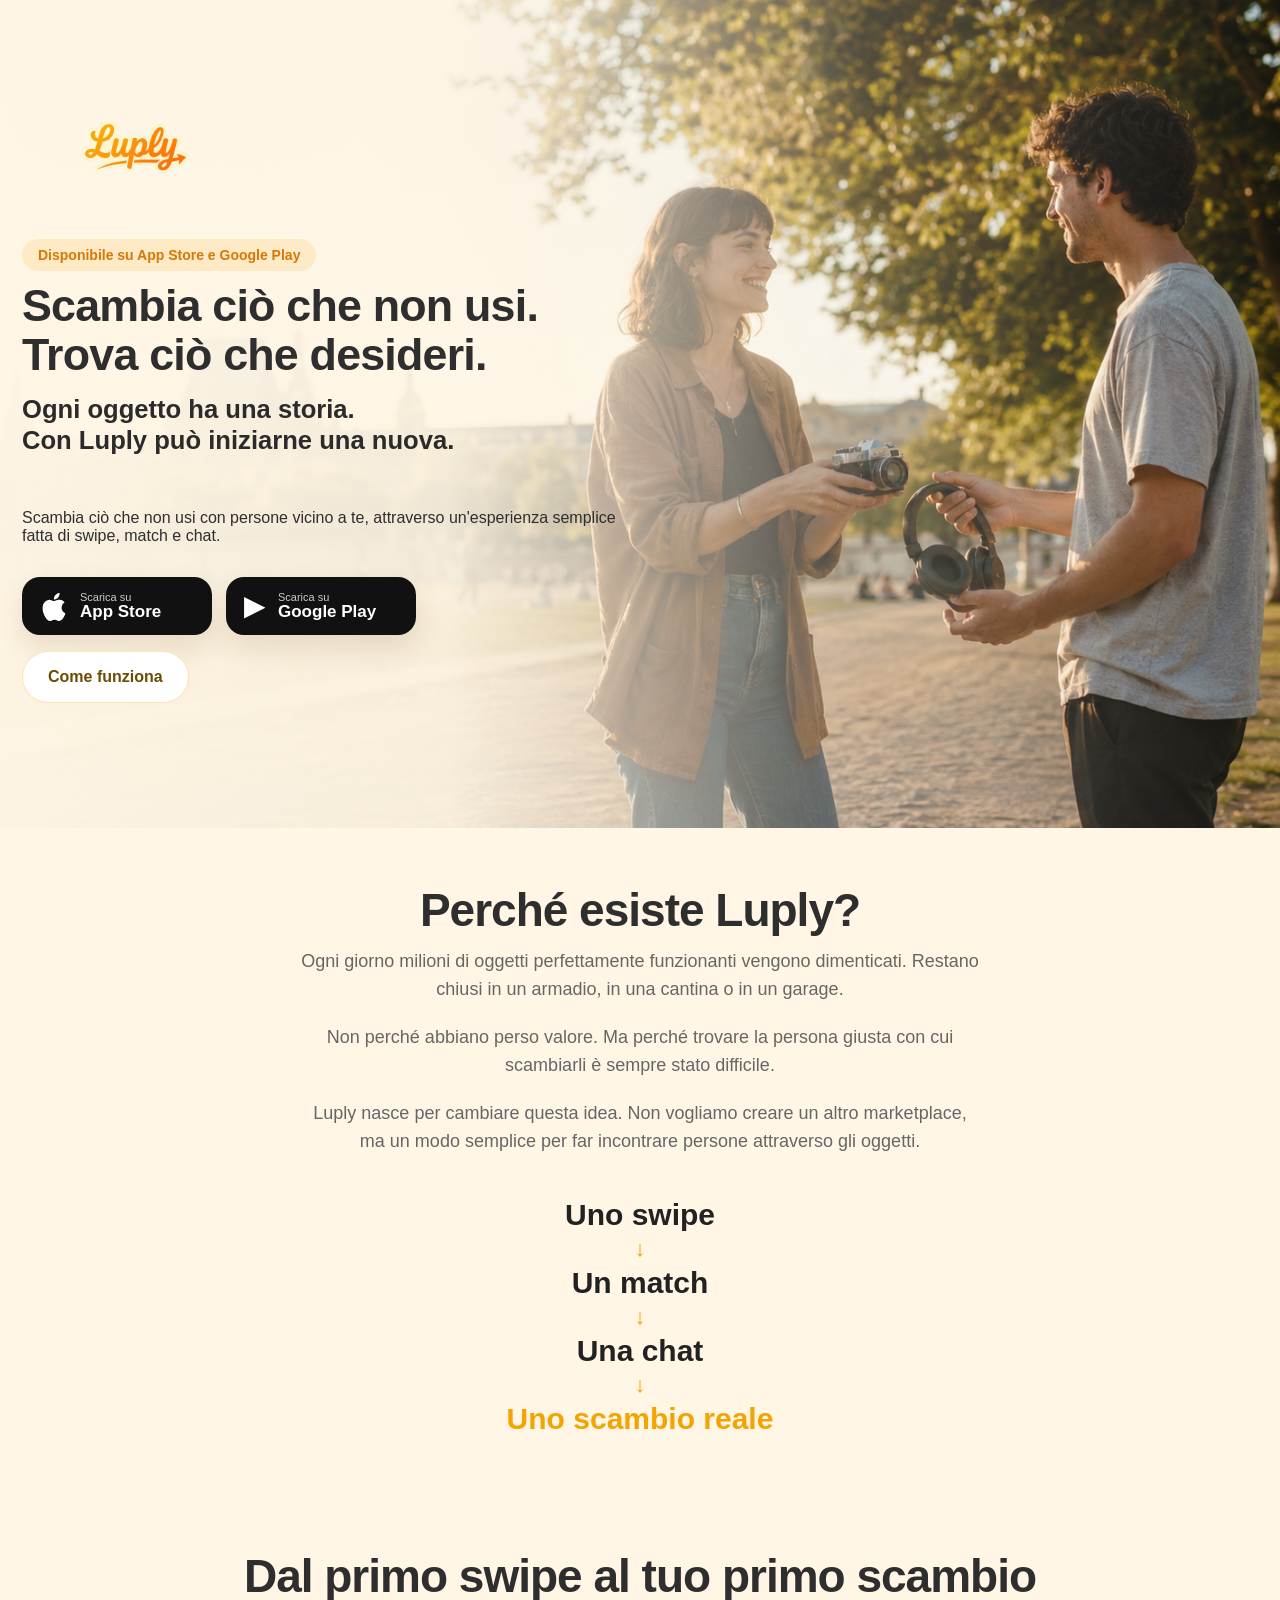
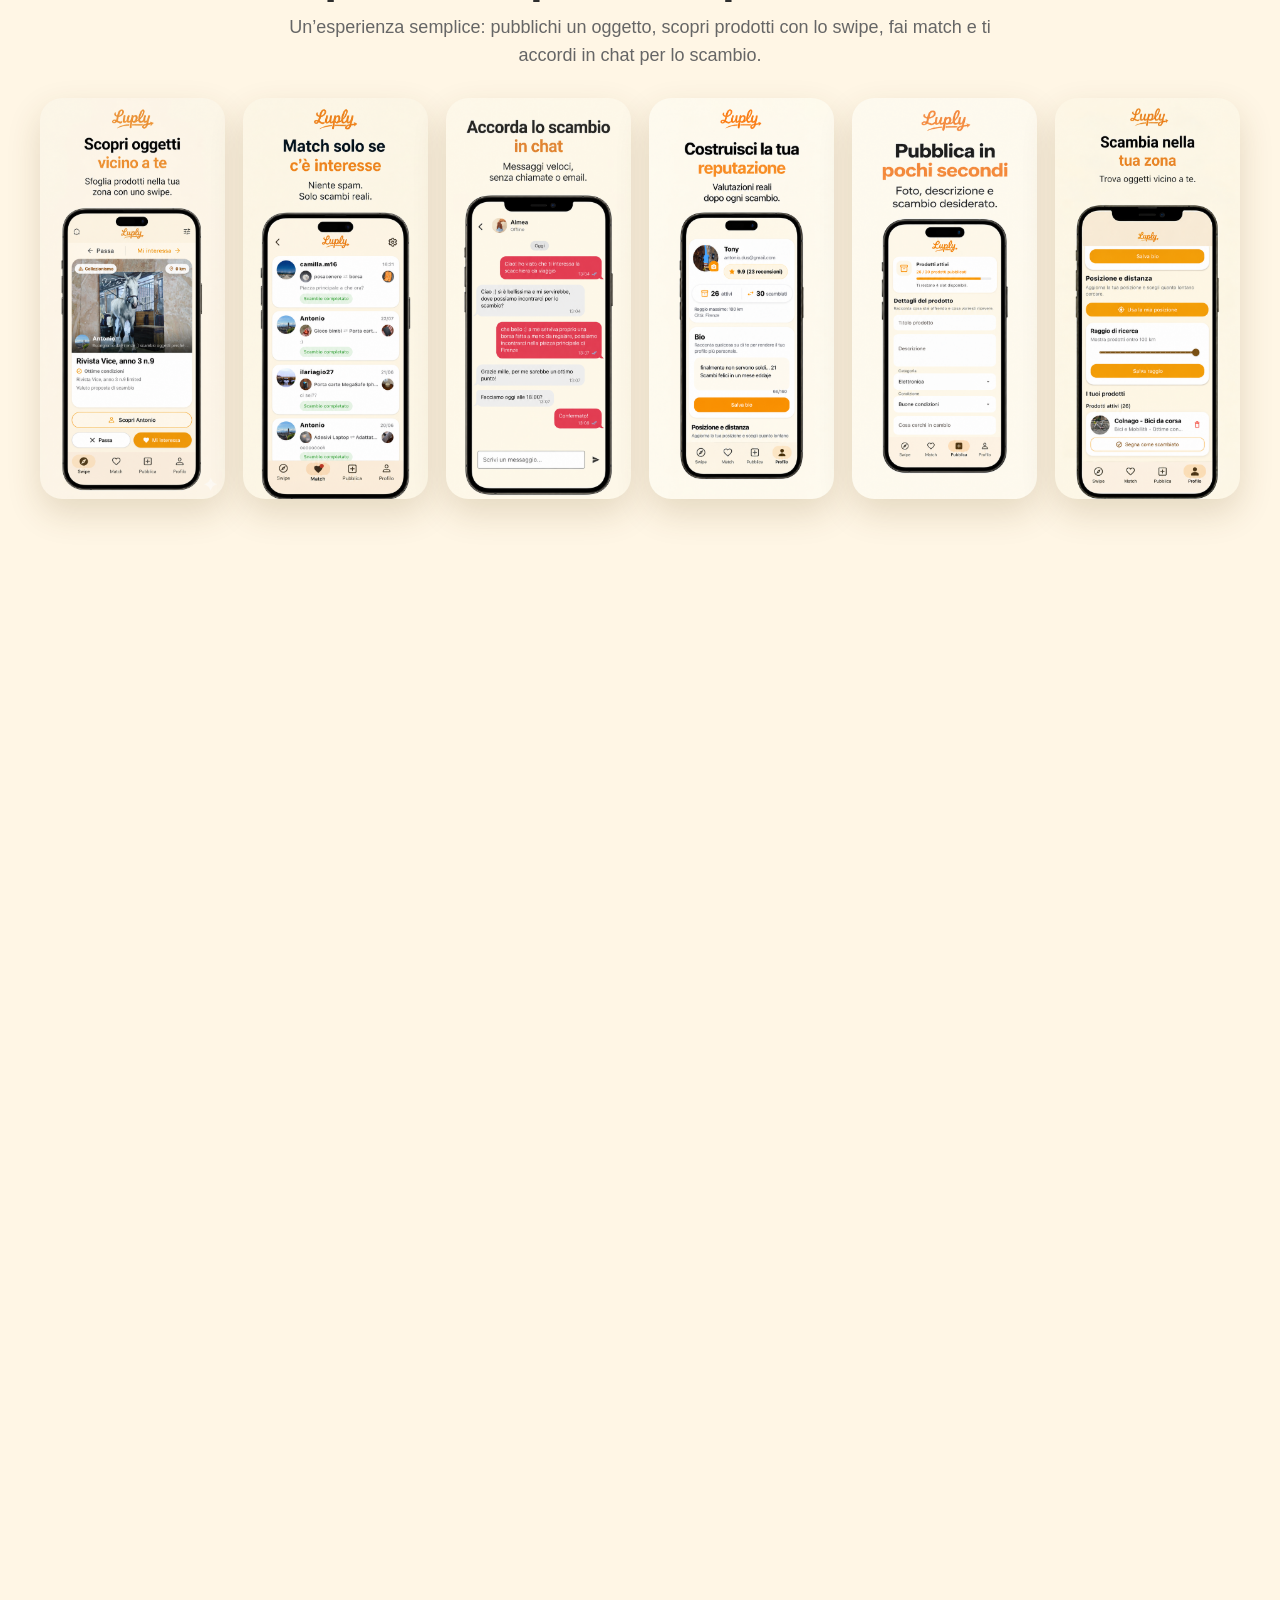
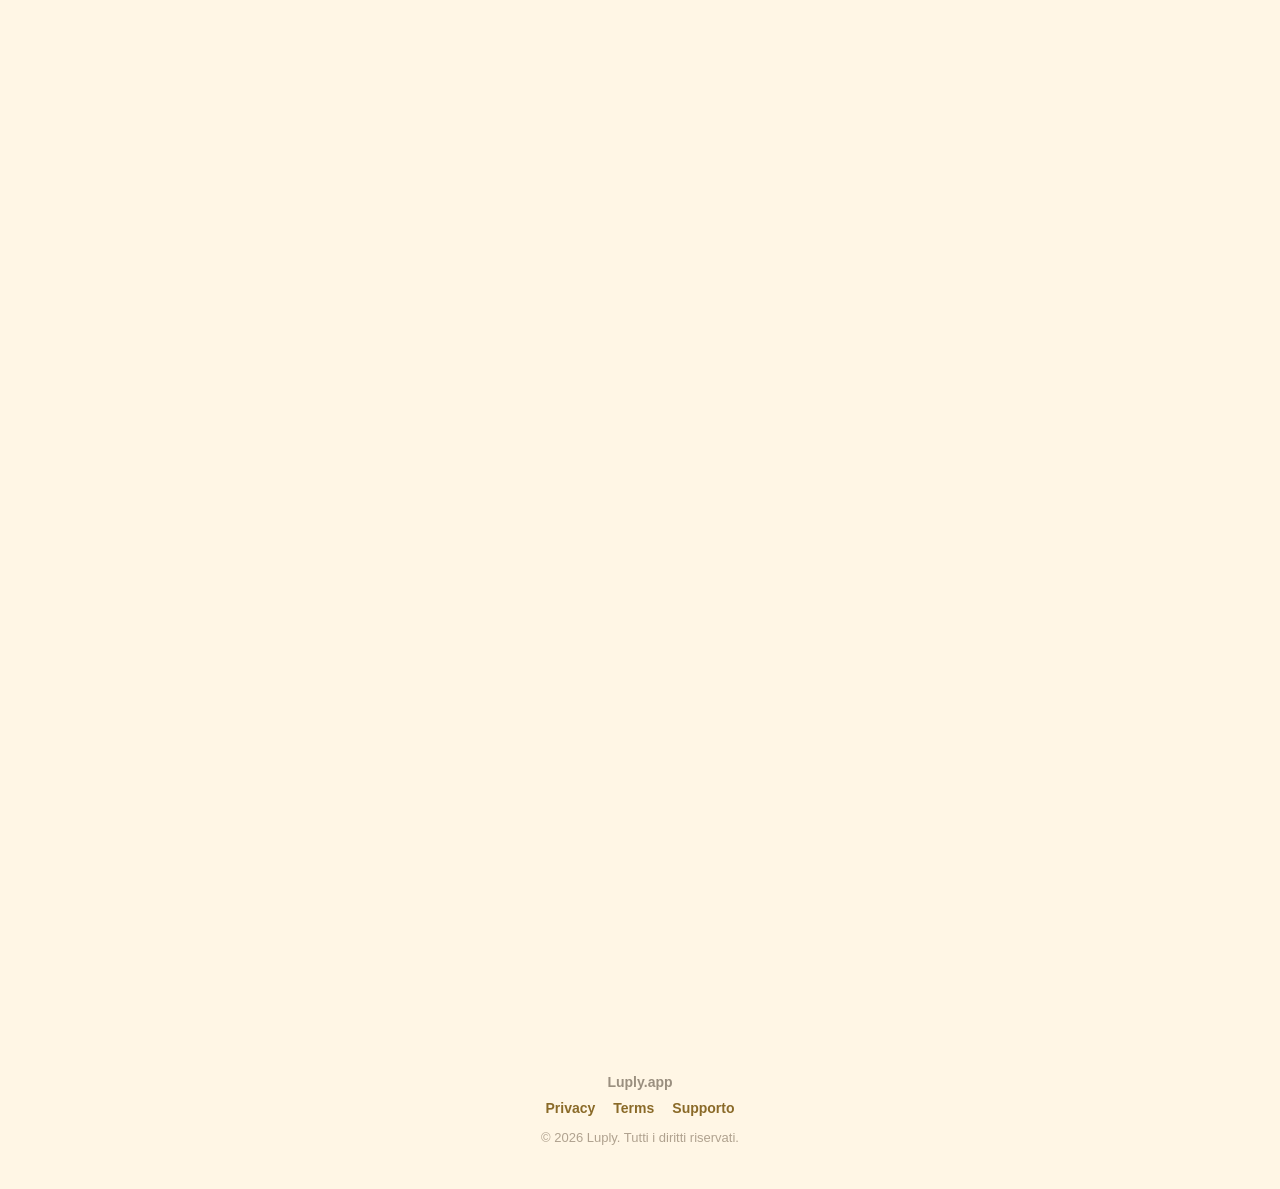
==== index.html @ d7d3730c "Optimize homepage SEO title" ====
<!DOCTYPE html>
<html lang="it">
<head>
  <meta charset="UTF-8" />
  <meta name="viewport" content="width=device-width, initial-scale=1.0" />

  <title>Luply | App per scambiare oggetti vicino a te</title>
  <meta name="description" content="Luply è l’app per scambiare oggetti vicino a te. Swipe, match e scambia ciò che non usi con ciò che desideri." />
  
<link rel="canonical" href="https://luply.app/" />
  
  <link rel="icon" href="logo.png?v=5" />

  <style>
    * { box-sizing: border-box; }

    body {
      margin: 0;
      background: #fff6e5;
      font-family: -apple-system, BlinkMacSystemFont, "Segoe UI", Roboto, Arial, sans-serif;
      color: #2e2e2e;
    }

    a {
      color: inherit;
      text-decoration: none;
    }

    .hero {
  min-height: 92vh;
  padding: 28px 22px 70px;
  background:
    linear-gradient(90deg, rgba(255,246,229,0.98) 0%, rgba(255,246,229,0.92) 35%, rgba(255,246,229,0.25) 68%, rgba(255,246,229,0.05) 100%),
    url("images/hero.jpg") center right / cover no-repeat;
  display: flex;
  align-items: center;
}
.hero-quote {
  display: block;
  font-size: clamp(24px, 2vw, 30px);
  font-weight: 700;
  line-height: 1.2;
  color: #2b2b2b;
  margin-bottom: 18px;
}
.hero-content {
  max-width: 620px;
  text-align: left;
}

.hero .logo {
  margin: 0 0 10px;
  width: 220px;
}

.hero h1 {
  margin: 0;
  max-width: 650px;
}

.hero .subtitle {
  margin: 24px 0 0;
  max-width: 560px;
}

.hero .store-actions {
  justify-content: flex-start;
}

.hero .small-button {
  width: auto;
}

    .logo {
      width: 340px;
      max-width: 90%;
      display: block;
      margin: 0 auto 8px;
    }

    .badge {
      display: inline-block;
      margin-bottom: 10px;
      padding: 8px 16px;
      border-radius: 999px;
      background: rgba(244, 163, 0, 0.14);
      color: #d97706;
      font-size: 14px;
      font-weight: 800;
    }

    h1 {
      max-width: 1200px;
      margin: 0 auto;
      font-size: clamp(34px, 3.5vw, 52px);
      line-height: 1.08;
      letter-spacing: -0.8px;
      font-weight: 850;
    }

    .subtitle {
      max-width: 800px;
      margin: 24px auto 0;
      color: #666;
      font-size: clamp(18px, 2.2vw, 22px);
      line-height: 1.45;
    }

    .actions {
  margin-top: 32px;
  display: flex;
  justify-content: center;
  gap: 14px;
  flex-wrap: wrap;
}

.store-actions {
  margin-top: 32px;
  display: flex;
  justify-content: center;
  gap: 14px;
  flex-wrap: wrap;
}

.store-badge {
  min-width: 190px;
  min-height: 58px;
  padding: 10px 18px;
  border-radius: 18px;
  display: inline-flex;
  align-items: center;
  gap: 12px;
  text-align: left;
  box-shadow: 0 12px 28px rgba(90, 60, 0, 0.12);
}

.store-badge.active {
  background: #111;
  color: white;
}

.store-badge.disabled {
  background: rgba(255, 255, 255, 0.75);
  color: #7a6a55;
  border: 1px solid rgba(244, 163, 0, 0.22);
}

.store-icon {
  font-size: 28px;
  line-height: 1;
}

.store-badge small {
  display: block;
  font-size: 11px;
  opacity: 0.78;
  line-height: 1.1;
}

.store-badge strong {
  display: block;
  font-size: 17px;
  line-height: 1.1;
}

.button {
  display: inline-flex;
  align-items: center;
  justify-content: center;
  min-height: 52px;
  padding: 0 25px;
  border-radius: 999px;
  font-size: 16px;
  font-weight: 800;
}

.secondary {
  background: white;
  color: #6f4a00;
  border: 1px solid rgba(244, 163, 0, 0.28);
}

.small-button {
  margin-top: 16px;
  }

  .mini-proof {
  margin-top: 16px;
  color: #8a7a62;
  font-size: 14px;
  font-weight: 700;
}

    section {
      padding: 58px 22px;
    }

    .inner {
      max-width: 1200px;
      margin: 0 auto;
    }

    .section-title {
      margin: 0 auto 14px;
      text-align: center;
      font-size: clamp(32px, 4.5vw, 46px);
      line-height: 1.05;
      font-weight: 900;
      letter-spacing: -1px;
    }

    .section-text {
      max-width: 720px;
      margin: 0 auto 20px;
      text-align: center;
      color: #666;
      font-size: 18px;
      line-height: 1.55;
    }

    .mission .section-text {
  max-width: 680px;
}

.mission .section-text:last-child {
  font-size: 1.35rem;
  line-height: 1.45;
  color: #2e2e2e;
}
.mission-flow {
  margin-top: 42px;
  display: flex;
  flex-direction: column;
  align-items: center;
  gap: 6px;
}

.mission-flow div {
  font-size: 30px;
  font-weight: 800;
  color: #222;
}
.mission-flow .final-step {
  color: #F4A300;
}

.mission-flow .arrow {
  font-size: 22px;
  color: #F4A300;
  line-height: 1;
}
    .screenshot-carousel {
  position: relative;
  margin-top: 28px;
}

.screenshots {
  display: grid;
  grid-template-columns: repeat(6, 1fr);
  gap: 18px;
  align-items: start;
}

.phone-shot {
  width: 100%;
  max-width: 185px;
  display: block;
  margin: 0 auto;
  border-radius: 22px;
  box-shadow: 0 14px 34px rgba(90, 60, 0, 0.16);
  background: white;
}

.carousel-arrow {
  display: none;
}

    .steps,
    .features {
      display: grid;
      grid-template-columns: repeat(3, 1fr);
      gap: 18px;
      margin-top: 32px;
    }

    .box {
      padding: 26px;
      border-radius: 26px;
      background: rgba(255, 255, 255, 0.72);
      box-shadow: 0 16px 44px rgba(120, 80, 0, 0.08);

      transition:
    transform .28s ease,
    box-shadow .28s ease;
    }
.box:hover{
  transform: translateY(-6px);
  box-shadow: 0 22px 55px rgba(120,80,0,.14);
}
   .box h3 {
  margin: 0 0 8px;
  font-size: 21px;
  color: #222;
  border-left: 4px solid #F4A300;
  padding-left: 12px;
}

    .box p {
      margin: 0;
      color: #696969;
      font-size: 15.5px;
      line-height: 1.5;
    }

    .number {
      color: #F4A300;
      font-size: 14px;
      font-weight: 900;
      margin-bottom: 8px;
    }

    .faq {
      max-width: 820px;
      margin: 0 auto;
      display: grid;
      gap: 12px;
    }

   details {
  padding: 22px 24px;
  border-radius: 22px;
  background: rgba(255,255,255,.78);
  box-shadow: 0 12px 34px rgba(120,80,0,.06);

  transition:
    transform .25s ease,
    box-shadow .25s ease,
    background .25s ease;
}

details:hover{
  transform:translateY(-2px);
  background:rgba(255,255,255,.92);
  box-shadow:0 18px 42px rgba(120,80,0,.09);
}

    summary {
      cursor: pointer;
      font-weight: 800;
      font-size: 18px;
    }

    details p {
      margin: 12px 0 0;
      color: #686868;
      line-height: 1.5;
    }
.social-proof {
  margin: 18px auto 0;
  display: inline-block;
  padding: 10px 18px;
  border-radius: 999px;
  background: #111;
  color: #fff;
  font-size: 14px;
  font-weight: 800;
  box-shadow: 0 12px 28px rgba(0, 0, 0, 0.12);
}

.final-cta {
  padding: 72px 22px;
}

.final-card {
  max-width: 960px;
  margin: 0 auto;
  padding: 58px 34px;
  border-radius: 38px;
  text-align: center;
  background:
    radial-gradient(circle at top right, rgba(255, 122, 0, 0.34), transparent 34%),
    linear-gradient(135deg, #111 0%, #251f16 58%, #ff7a00 180%);
  color: white;
  box-shadow: 0 28px 80px rgba(0, 0, 0, 0.22);
}

.final-card h2 {
  margin: 0;
  font-size: clamp(32px, 5vw, 54px);
  line-height: 1.05;
  letter-spacing: -1px;
  font-weight: 900;
}

.final-card p {
  max-width: 640px;
  margin: 18px auto 0;
  color: rgba(255, 255, 255, 0.82);
  font-size: 18px;
  line-height: 1.55;
}

.final-card p:last-of-type {
  margin-bottom: 30px;
}

.final-store {
  margin: 0 auto;
}
    footer {
      padding: 34px 22px 44px;
      text-align: center;
      color: #9a8f7f;
      font-size: 14px;
    }

    .footer-links {
      margin-top: 10px;
      display: flex;
      justify-content: center;
      gap: 18px;
      flex-wrap: wrap;
    }

    .footer-links a {
      color: #8a6a28;
      font-weight: 700;
    }
    .copyright {
  margin-top: 14px;
  color: #b0a28f;
  font-size: 13px;
}
    .reveal {
  opacity: 0;
  transform: translateY(18px);
  transition: opacity 0.7s ease, transform 0.7s ease;
}

.reveal.visible {
  opacity: 1;
  transform: translateY(0);
}

@media (prefers-reduced-motion: reduce) {
  .reveal {
    opacity: 1;
    transform: none;
    transition: none;
  }
}
    @media (max-width: 900px) {
      .screenshots {
        grid-template-columns: repeat(2, 1fr);
      }

      .phone-shot {
        max-width: 230px;
      }

      .steps,
      .features {
        grid-template-columns: 1fr;
      }
    }

    @media (max-width: 560px) {
      .hero {
        padding-top: 36px;
      }

      .logo {
        width: 220px;
      }
      .screenshot-carousel {
  margin-top: 24px;
}

.screenshots {
  display: flex;
  overflow-x: auto;
  scroll-snap-type: x mandatory;
  gap: 18px;
  padding: 8px 42px 18px;
  -webkit-overflow-scrolling: touch;
}

.phone-shot {
  min-width: 78%;
  max-width: 78%;
  scroll-snap-align: center;
}

.carousel-arrow {
  display: flex;
  position: absolute;
  top: 42%;
  transform: translateY(-50%);
  z-index: 2;
  width: 38px;
  height: 38px;
  border: none;
  border-radius: 999px;
  align-items: center;
  justify-content: center;
  background: #111;
  color: white;
  font-size: 28px;
  cursor: pointer;
  box-shadow: 0 10px 24px rgba(0,0,0,0.22);
}

.carousel-arrow.left {
  left: 2px;
}

.carousel-arrow.right {
  right: 2px;
}

      .button {
        width: 100%;
      }
    }
  </style>
</head>

<body>
  <header class="hero">
  <div class="hero-content">
    <img class="logo" src="logo.png?v=5" alt="Luply" />

    <div class="badge">Disponibile su App Store e Google Play</div>

    <h1>
      Scambia ciò che non usi.<br>
      Trova ciò che desideri.
    </h1>

    <p class="hero-description">
  <span class="hero-quote">
  Ogni oggetto ha una storia.<br>
  Con Luply può iniziarne una nuova.
</span>
  <br><br>
  Scambia ciò che non usi con persone vicino a te, attraverso un'esperienza semplice fatta di swipe, match e chat.
</p>
    <div class="store-actions">
      <a class="store-badge active" href="https://apps.apple.com/it/app/luply/id6771774860" target="_blank" rel="noopener">
        <span class="store-icon">
  <svg xmlns="http://www.w3.org/2000/svg"
       width="28"
       height="28"
       viewBox="0 0 16 16"
       fill="currentColor"
       aria-hidden="true"
       focusable="false"
       style="vertical-align: middle;">
    <path d="M11.182.008C11.148-.03 9.923.023 8.857 1.18c-1.066 1.156-.902 2.482-.878 2.516s1.52.087 2.475-1.258.762-2.391.728-2.43m3.314 11.733c-.048-.096-2.325-1.234-2.113-3.422s1.675-2.789 1.698-2.854-.597-.79-1.254-1.157a3.7 3.7 0 0 0-1.563-.434c-.108-.003-.483-.095-1.254.116-.508.139-1.653.589-1.968.607-.316.018-1.256-.522-2.267-.665-.647-.125-1.333.131-1.824.328-.49.196-1.422.754-2.074 2.237-.652 1.482-.311 3.83-.067 4.56s.625 1.924 1.273 2.796c.576.984 1.34 1.667 1.659 1.899s1.219.386 1.843.067c.502-.308 1.408-.485 1.766-.472.357.013 1.061.154 1.782.539.571.197 1.111.115 1.652-.105.541-.221 1.324-1.059 2.238-2.758q.52-1.185.473-1.282"/>
  </svg>
</span>
        <span>
          <small>Scarica su</small>
          <strong>App Store</strong>
        </span>
      </a>

      <a class="store-badge active"
   href="https://play.google.com/store/apps/details?id=com.antonio.luply"
   target="_blank"
   rel="noopener">
  <span class="store-icon">▶</span>
  <span>
    <small>Scarica su</small>
    <strong>Google Play</strong>
  </span>
</a>

</div>

    <a class="button secondary small-button" href="#come-funziona">
      Come funziona
    </a>

  </div>
</header>

<section class="mission reveal">
  <div class="inner">

    <h2 class="section-title">Perché esiste Luply?</h2>

<p class="section-text">
  Ogni giorno milioni di oggetti perfettamente funzionanti vengono dimenticati.
  Restano chiusi in un armadio, in una cantina o in un garage.
</p>

<p class="section-text">
  Non perché abbiano perso valore.
  Ma perché trovare la persona giusta con cui scambiarli è sempre stato difficile.
</p>

<p class="section-text">
  Luply nasce per cambiare questa idea.
  Non vogliamo creare un altro marketplace, ma un modo semplice per far incontrare persone attraverso gli oggetti.
</p>

<div class="mission-flow">
  <div>Uno swipe</div>
  <div class="arrow">↓</div>

  <div>Un match</div>
  <div class="arrow">↓</div>

  <div>Una chat</div>
  <div class="arrow">↓</div>

  <div class="final-step">Uno scambio reale</div>
</div>

</div>
</section>

  <section class="reveal">
    <div class="inner">
      <h2 class="section-title">Dal primo swipe al tuo primo scambio</h2>
      <p class="section-text">
        Un’esperienza semplice: pubblichi un oggetto, scopri prodotti con lo swipe,
        fai match e ti accordi in chat per lo scambio.
      </p>

      <div class="screenshot-carousel">
  <button class="carousel-arrow left" type="button" onclick="scrollScreenshots(-1)">‹</button>

  <div class="screenshots" id="screenshotsCarousel">
    <img class="phone-shot" src="screenshots/screen1.png?v=2" alt="Scopri oggetti vicino a te con Luply" />
    <img class="phone-shot" src="screenshots/screen2.png?v=2" alt="Match tra utenti su Luply" />
    <img class="phone-shot" src="screenshots/screen3.png?v=2" alt="Chat per accordare lo scambio su Luply" />
    <img class="phone-shot" src="screenshots/screen4.png?v=2" alt="Profilo e reputazione su Luply" />
    <img class="phone-shot" src="screenshots/screen5.png?v=2" alt="Pubblica un prodotto su Luply" />
    <img class="phone-shot" src="screenshots/screen6.png?v=2" alt="Scambia oggetti nella tua zona con Luply" />
  </div>

  <button class="carousel-arrow right" type="button" onclick="scrollScreenshots(1)">›</button>
</div>
    </div>
  </section>

  <section id="come-funziona" class="reveal">
    <div class="inner">
      <h2 class="section-title">Swipe → Match → Chat → Scambio</h2>
      <p class="section-text">
        Luply non è un marketplace classico. Non compri, non vendi e non scorri infinite liste:
        scopri un oggetto alla volta e scambi solo quando c’è interesse reciproco.
      </p>

      <div class="steps">
        <div class="box">
          <div class="number">01</div>
          <h3>Pubblica un oggetto</h3>
          <p>Carica ciò che non usi più e indica cosa ti piacerebbe ricevere in cambio.</p>
        </div>

        <div class="box">
          <div class="number">02</div>
          <h3>Scopri con lo swipe</h3>
          <p>Guarda prodotti vicini a te e scegli se passare o mostrare interesse.</p>
        </div>

        <div class="box">
          <div class="number">03</div>
          <h3>Fai match e scambia</h3>
          <p>Quando l’interesse è reciproco, nasce il match e potete accordarvi in chat.</p>
        </div>
      </div>
    </div>
  </section>

  <section class="reveal">
    <div class="inner">
      <h2 class="section-title">Perché usare Luply?</h2>
      <p class="section-text">
        Meno oggetti dimenticati, più scambi utili.<br> 
        Luply nasce per dare nuova vita alle cose che hai già.
      </p>

      <div class="features">
        <div class="box">
          <h3>Dai nuova vita alle cose</h3>
          <p>Ogni oggetto dimenticato può tornare utile a qualcuno.
    Con Luply ciò che non usi più può iniziare una nuova storia.</p>
        </div>

        <div class="box">
          <h3>Le persone prima degli oggetti</h3>
          <p>Ogni scambio nasce da un match e da una conversazione.
    Non compri un oggetto: incontri una persona.</p>
        </div>

        <div class="box">
          <h3>Scambia vicino a te</h3>
          <p>Trova persone della tua zona e organizza scambi semplici,
    veloci e reali, senza spedizioni e senza complicazioni.</p>
        </div>
      </div>
    </div>
  </section>

  
<section class="final-cta reveal">
  <div class="inner">
    <div class="final-card">
     <h2>
      Ogni scambio inizia con uno swipe.<br>
      Il prossimo potrebbe essere il tuo.
      </h2>

<p>
Scarica Luply, pubblica un oggetto che non usi più e scopri cosa puoi trovare vicino a te.
</p>


  <div class="store-actions">

  <a class="store-badge active"
     href="https://apps.apple.com/it/app/luply/id6771774860"
     target="_blank"
     rel="noopener">
    <span class="store-icon">
  <svg xmlns="http://www.w3.org/2000/svg"
       width="28"
       height="28"
       viewBox="0 0 16 16"
       fill="currentColor"
       aria-hidden="true"
       focusable="false"
       style="vertical-align: middle;">
    <path d="M11.182.008C11.148-.03 9.923.023 8.857 1.18c-1.066 1.156-.902 2.482-.878 2.516s1.52.087 2.475-1.258.762-2.391.728-2.43m3.314 11.733c-.048-.096-2.325-1.234-2.113-3.422s1.675-2.789 1.698-2.854-.597-.79-1.254-1.157a3.7 3.7 0 0 0-1.563-.434c-.108-.003-.483-.095-1.254.116-.508.139-1.653.589-1.968.607-.316.018-1.256-.522-2.267-.665-.647-.125-1.333.131-1.824.328-.49.196-1.422.754-2.074 2.237-.652 1.482-.311 3.83-.067 4.56s.625 1.924 1.273 2.796c.576.984 1.34 1.667 1.659 1.899s1.219.386 1.843.067c.502-.308 1.408-.485 1.766-.472.357.013 1.061.154 1.782.539.571.197 1.111.115 1.652-.105.541-.221 1.324-1.059 2.238-2.758q.52-1.185.473-1.282"/>
  </svg>
</span>
    <span>
      <small>Scarica su</small>
      <strong>App Store</strong>
    </span>
  </a>

  <a class="store-badge active"
     href="https://play.google.com/store/apps/details?id=com.antonio.luply"
     target="_blank"
     rel="noopener">
    <span class="store-icon">▶</span>
    <span>
      <small>Scarica su</small>
      <strong>Google Play</strong>
    </span>
  </a>

</div>
    </div>
  </div>
</section>
<section class="reveal faq-section">
  <div class="inner">
    <h2 class="section-title">Domande frequenti</h2>

    <div class="faq">
      <details>
        <summary>Luply è gratuita?</summary>
        <p>Sì. Luply è gratuita nella sua versione attuale.</p>
      </details>

      <details>
        <summary>Come funziona uno scambio?</summary>
        <p>Pubblichi un oggetto, scopri prodotti vicini con lo swipe e mostri interesse. Se anche l’altra persona è interessata, nasce un match e potete accordarvi in chat.</p>
      </details>

      <details>
        <summary>Posso rivedere i prodotti che ho già passato?</summary>
        <p>Sì. Quando hai terminato i nuovi prodotti disponibili, Luply ti permette di rivedere quelli già passati e dare una seconda possibilità agli oggetti che avevi scartato.</p>
      </details>

      <details>
        <summary>Posso vendere prodotti su Luply?</summary>
        <p>No. Luply nasce per lo scambio, non per la vendita. L’obiettivo è dare nuova vita agli oggetti attraverso persone che possono davvero utilizzarli.</p>
      </details>

      <details>
        <summary>Dove avviene lo scambio?</summary>
        <p>Dopo il match, gli utenti possono organizzarsi direttamente in chat e scegliere insieme il luogo più comodo e adatto per incontrarsi.</p>
      </details>

      <details>
        <summary>Android è disponibile?</summary>
        <p>Sì. Luply è disponibile sia su App Store per iPhone sia su Google Play per Android.</p>
      </details>

      <details>
        <summary>Come posso contattare il supporto?</summary>
        <p>Puoi scrivere a support@luply.app.</p>
      </details>
    </div>
  </div>
</section>
  <footer>
  <strong>Luply.app</strong>
  <div class="footer-links">
    <a href="privacy.html">Privacy</a>
    <a href="terms.html">Terms</a>
    <a href="mailto:support@luply.app">Supporto</a>
  </div>
  <div class="copyright">
    © 2026 Luply. Tutti i diritti riservati.
  </div>
</footer>
  <script>
function scrollScreenshots(direction) {
  const carousel = document.getElementById('screenshotsCarousel');

  if (!carousel) return;

  const amount = carousel.clientWidth * 0.85;

  carousel.scrollBy({
    left: direction * amount,
    behavior: 'smooth'
  });
}
const revealElements = document.querySelectorAll('.reveal');

const revealObserver = new IntersectionObserver((entries) => {
  entries.forEach((entry) => {
    if (entry.isIntersecting) {
      entry.target.classList.add('visible');
      revealObserver.unobserve(entry.target);
    }
  });
}, {
  threshold: 0.14
});

revealElements.forEach((element) => {
  revealObserver.observe(element);
});

</script>
</body>
</html>
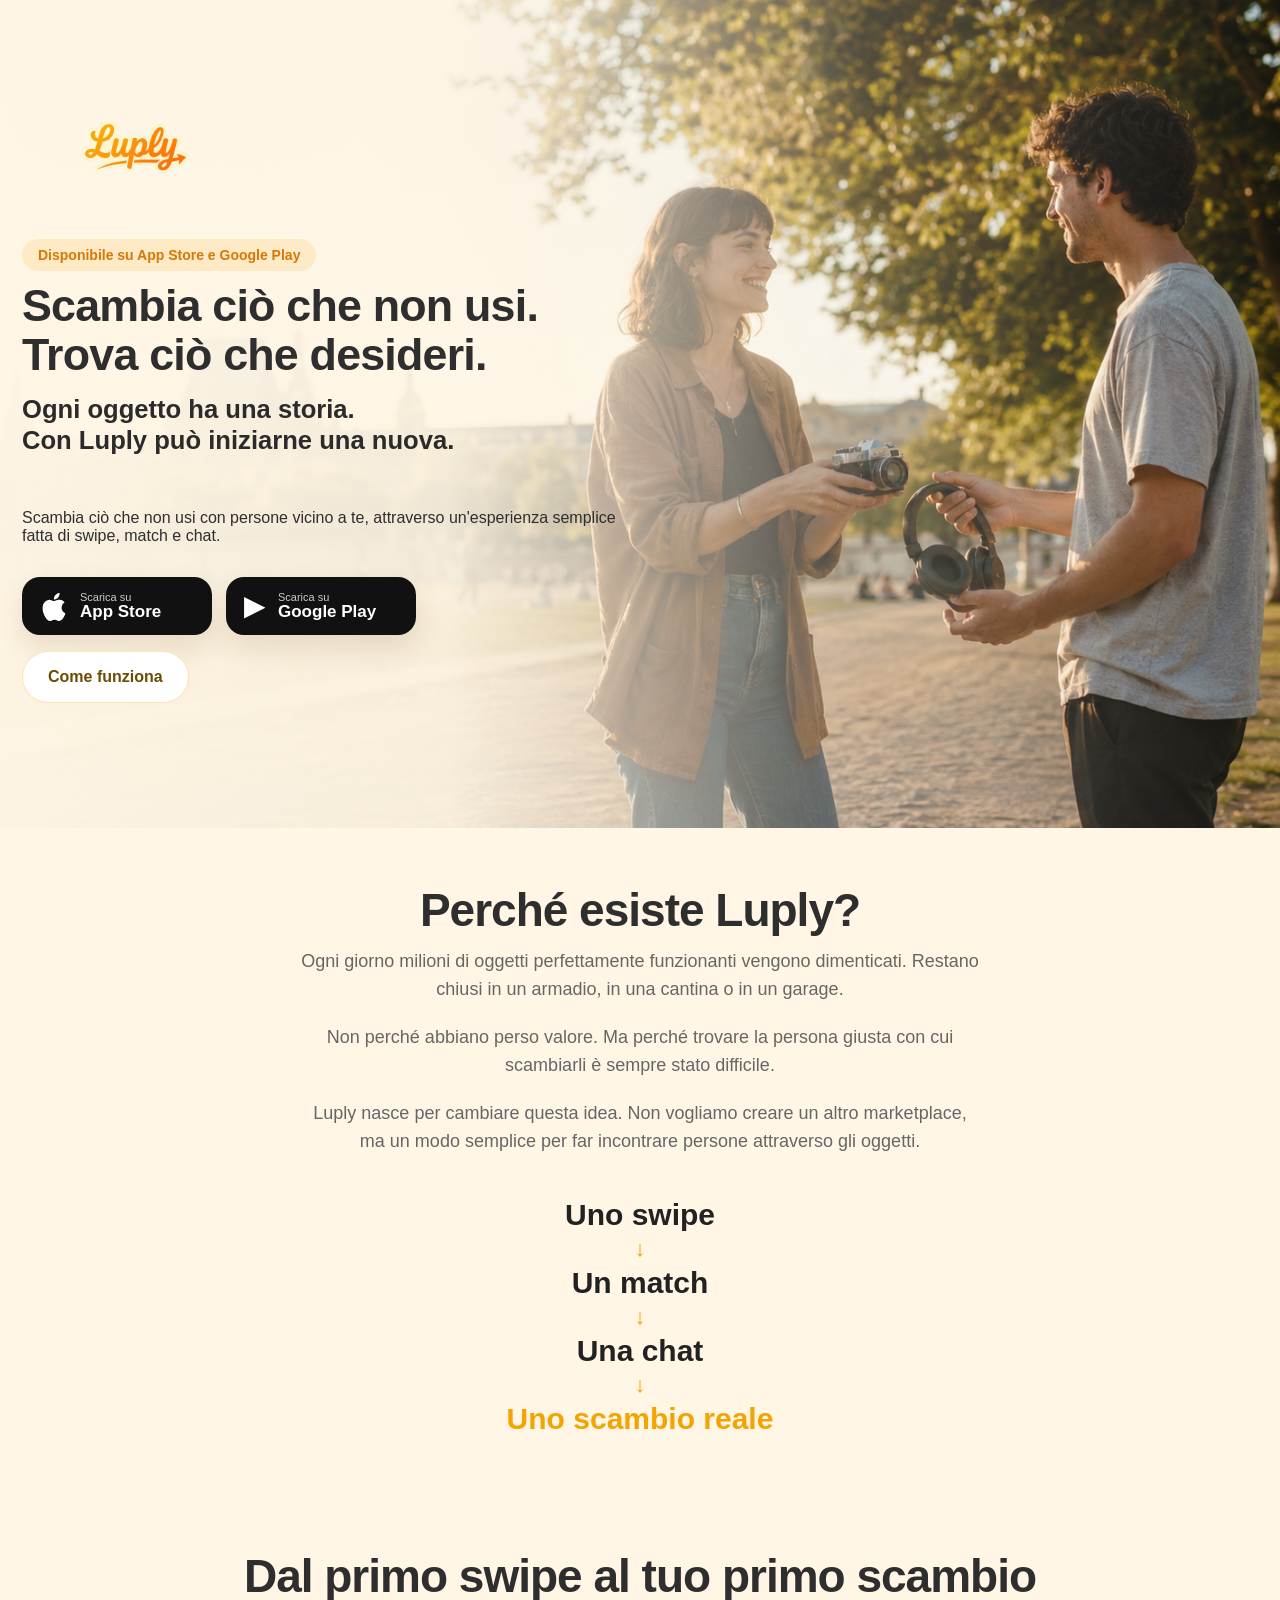
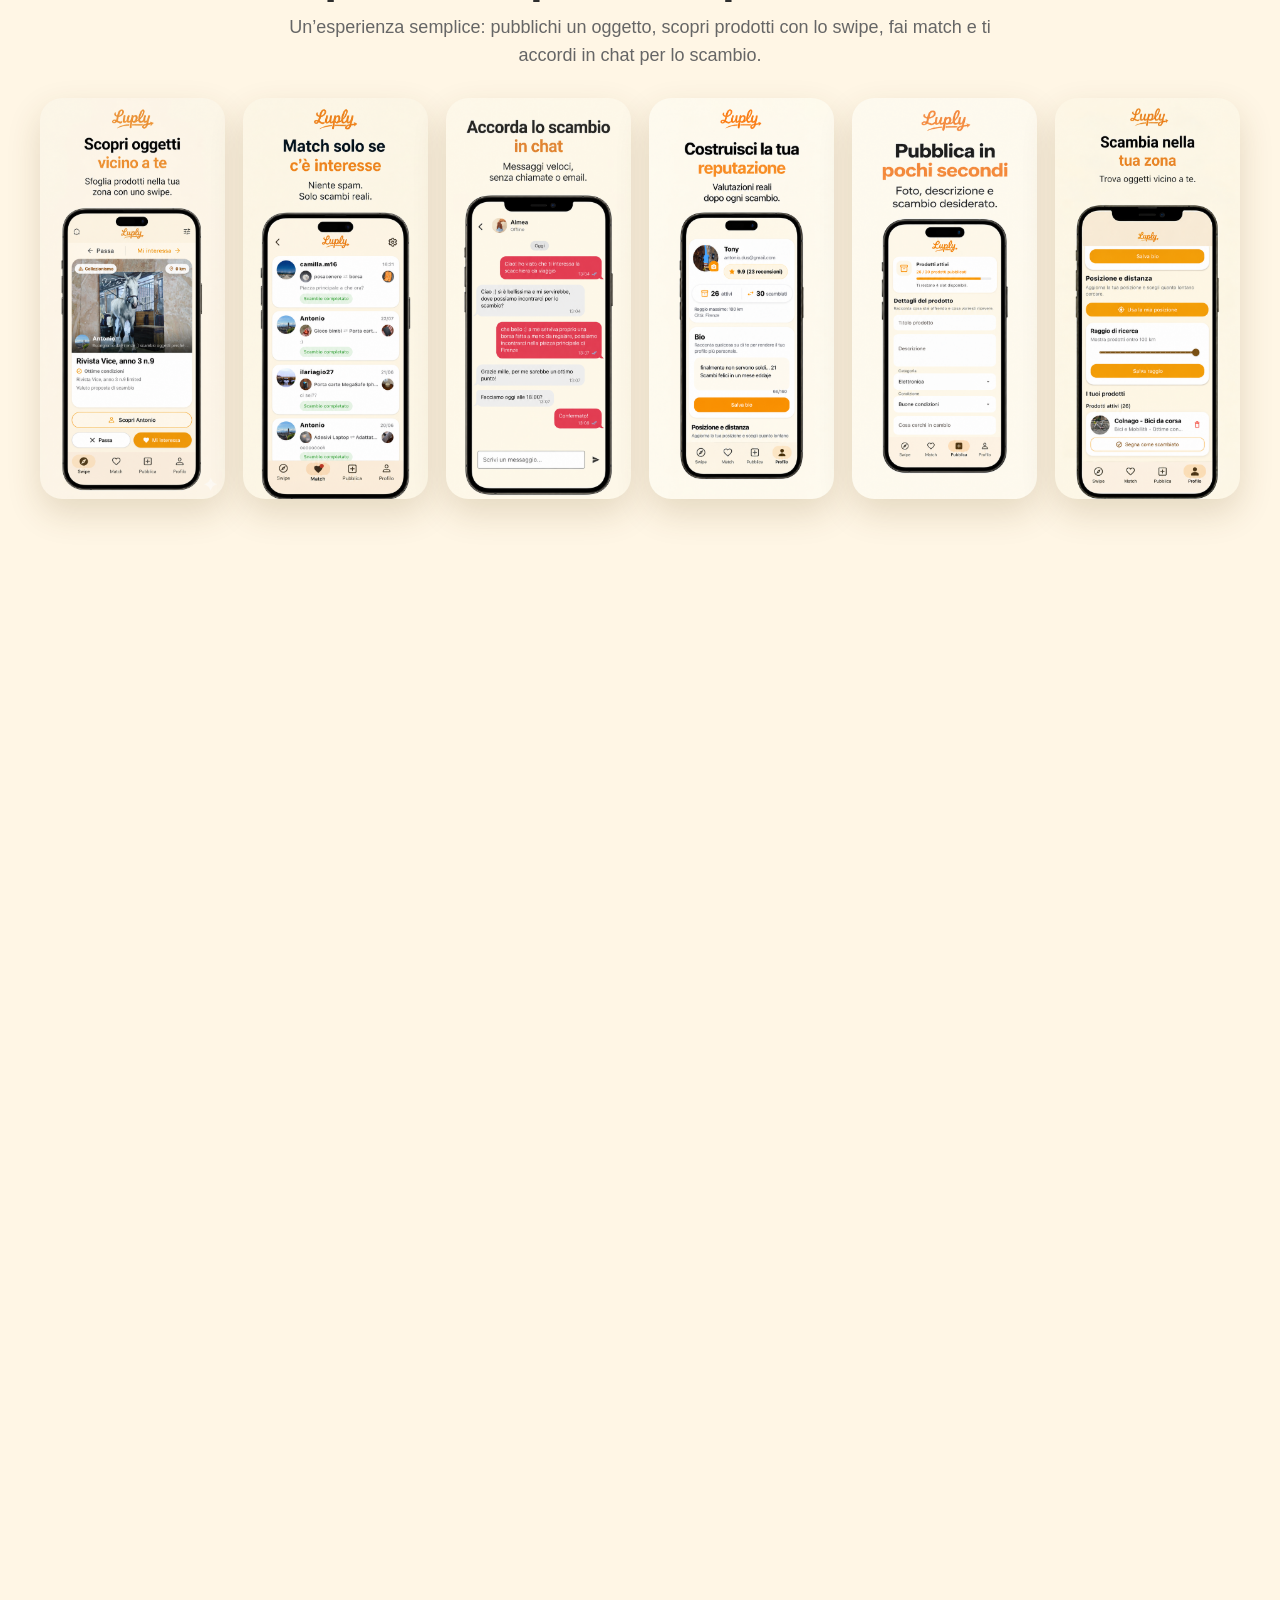
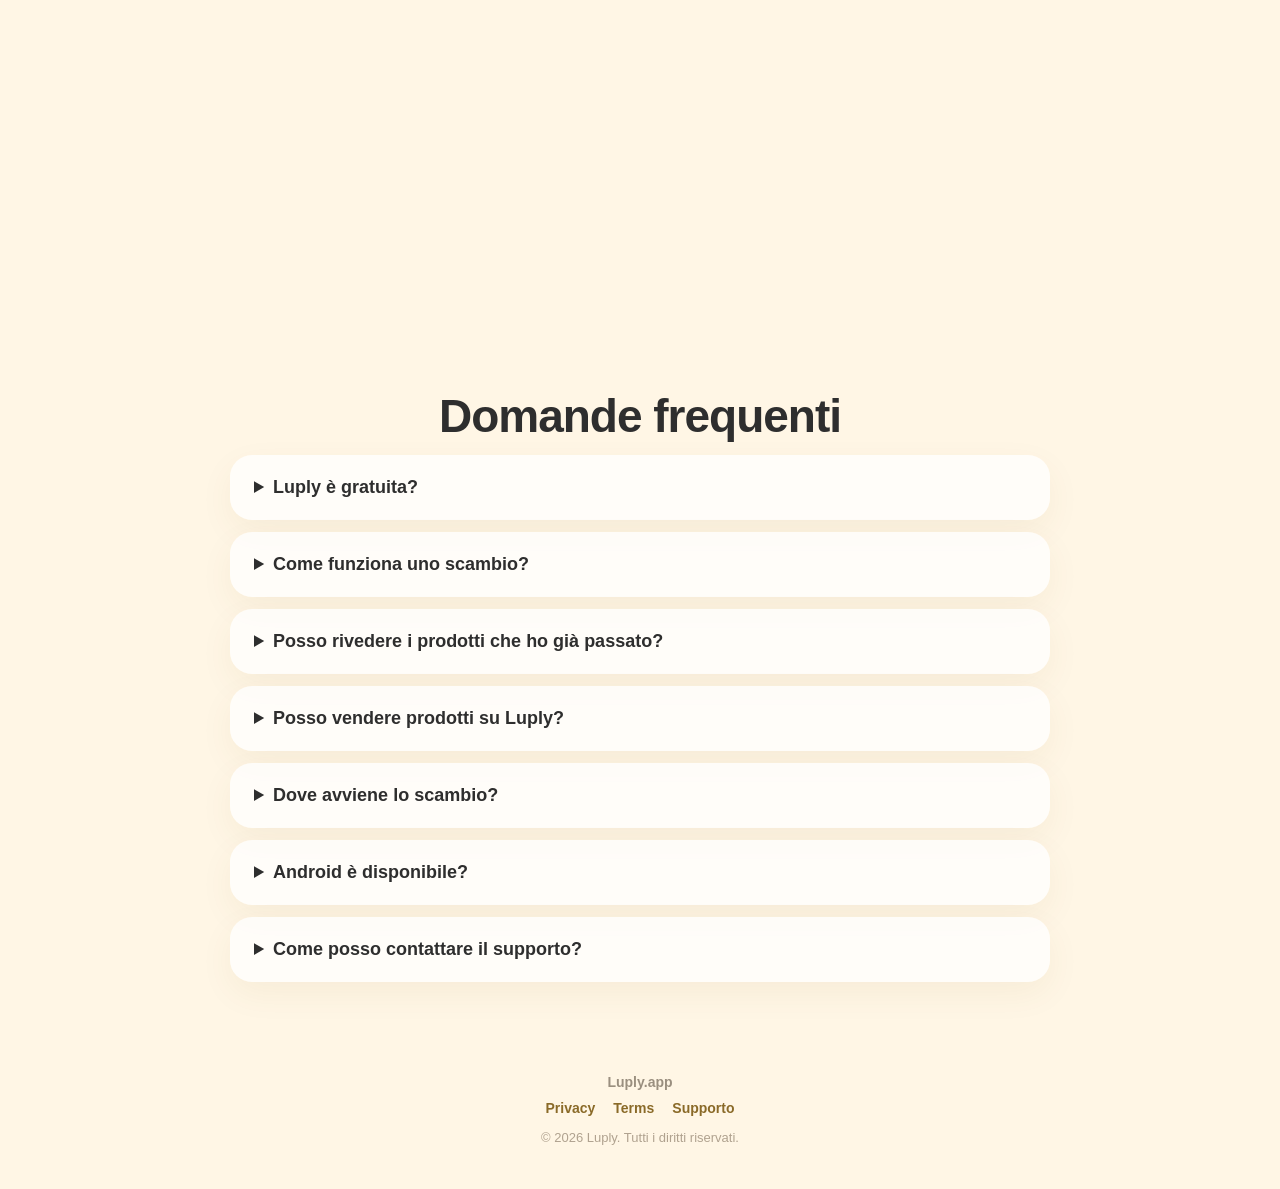
==== commit 560e0f4f: "Add structured data for Luply mobile app" ====
--- a/index.html
+++ b/index.html
@@ -10,6 +10,28 @@
 <link rel="canonical" href="https://luply.app/" />
   
   <link rel="icon" href="logo.png?v=5" />
+  
+<script type="application/ld+json">
+{
+  "@context": "https://schema.org",
+  "@type": "MobileApplication",
+  "name": "Luply",
+  "url": "https://luply.app/",
+  "description": "Luply è un'app gratuita per scambiare oggetti vicino a te tramite swipe, match e chat.",
+  "operatingSystem": "iOS, Android",
+  "applicationCategory": "LifestyleApplication",
+  "offers": {
+    "@type": "Offer",
+    "price": "0",
+    "priceCurrency": "EUR"
+  },
+  "sameAs": [
+    "https://apps.apple.com/it/app/luply/id6771774860",
+    "https://play.google.com/store/apps/details?id=com.antonio.luply"
+  ]
+}
+</script>
+
 
   <style>
     * { box-sizing: border-box; }
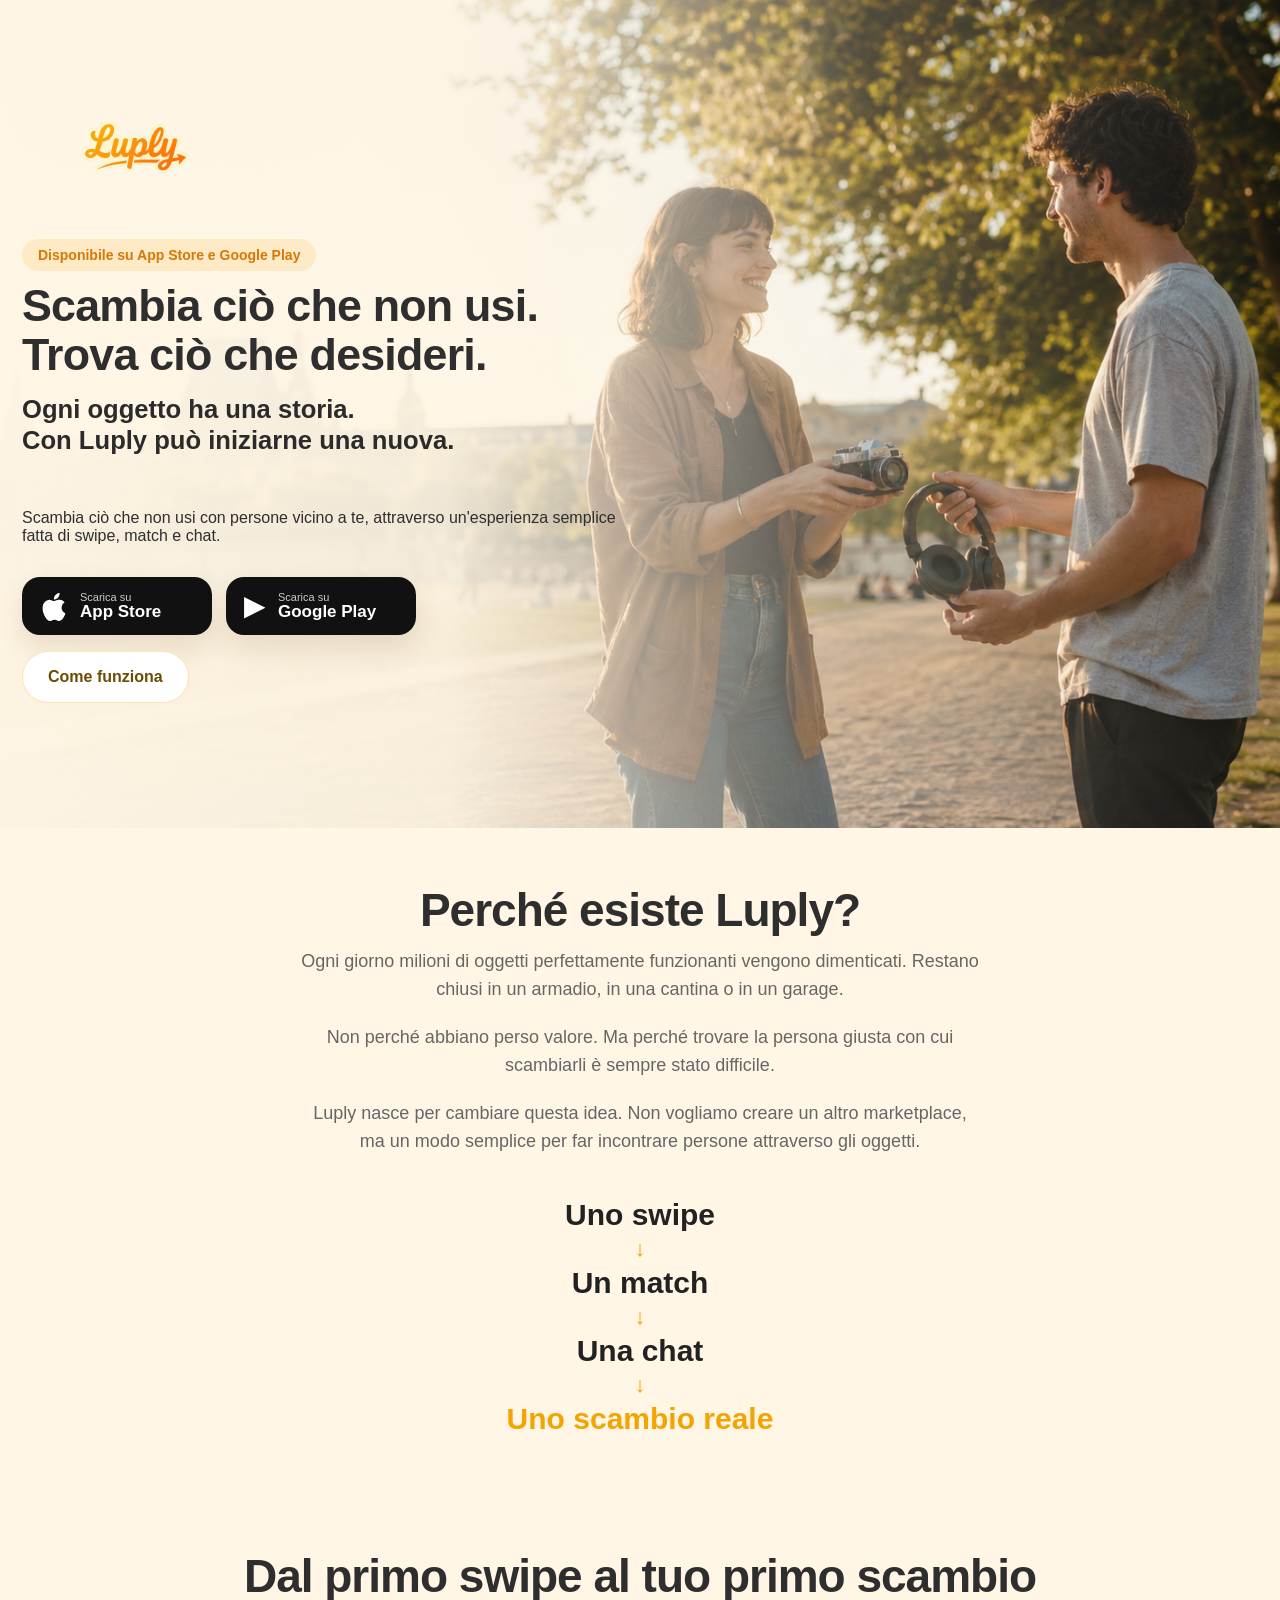
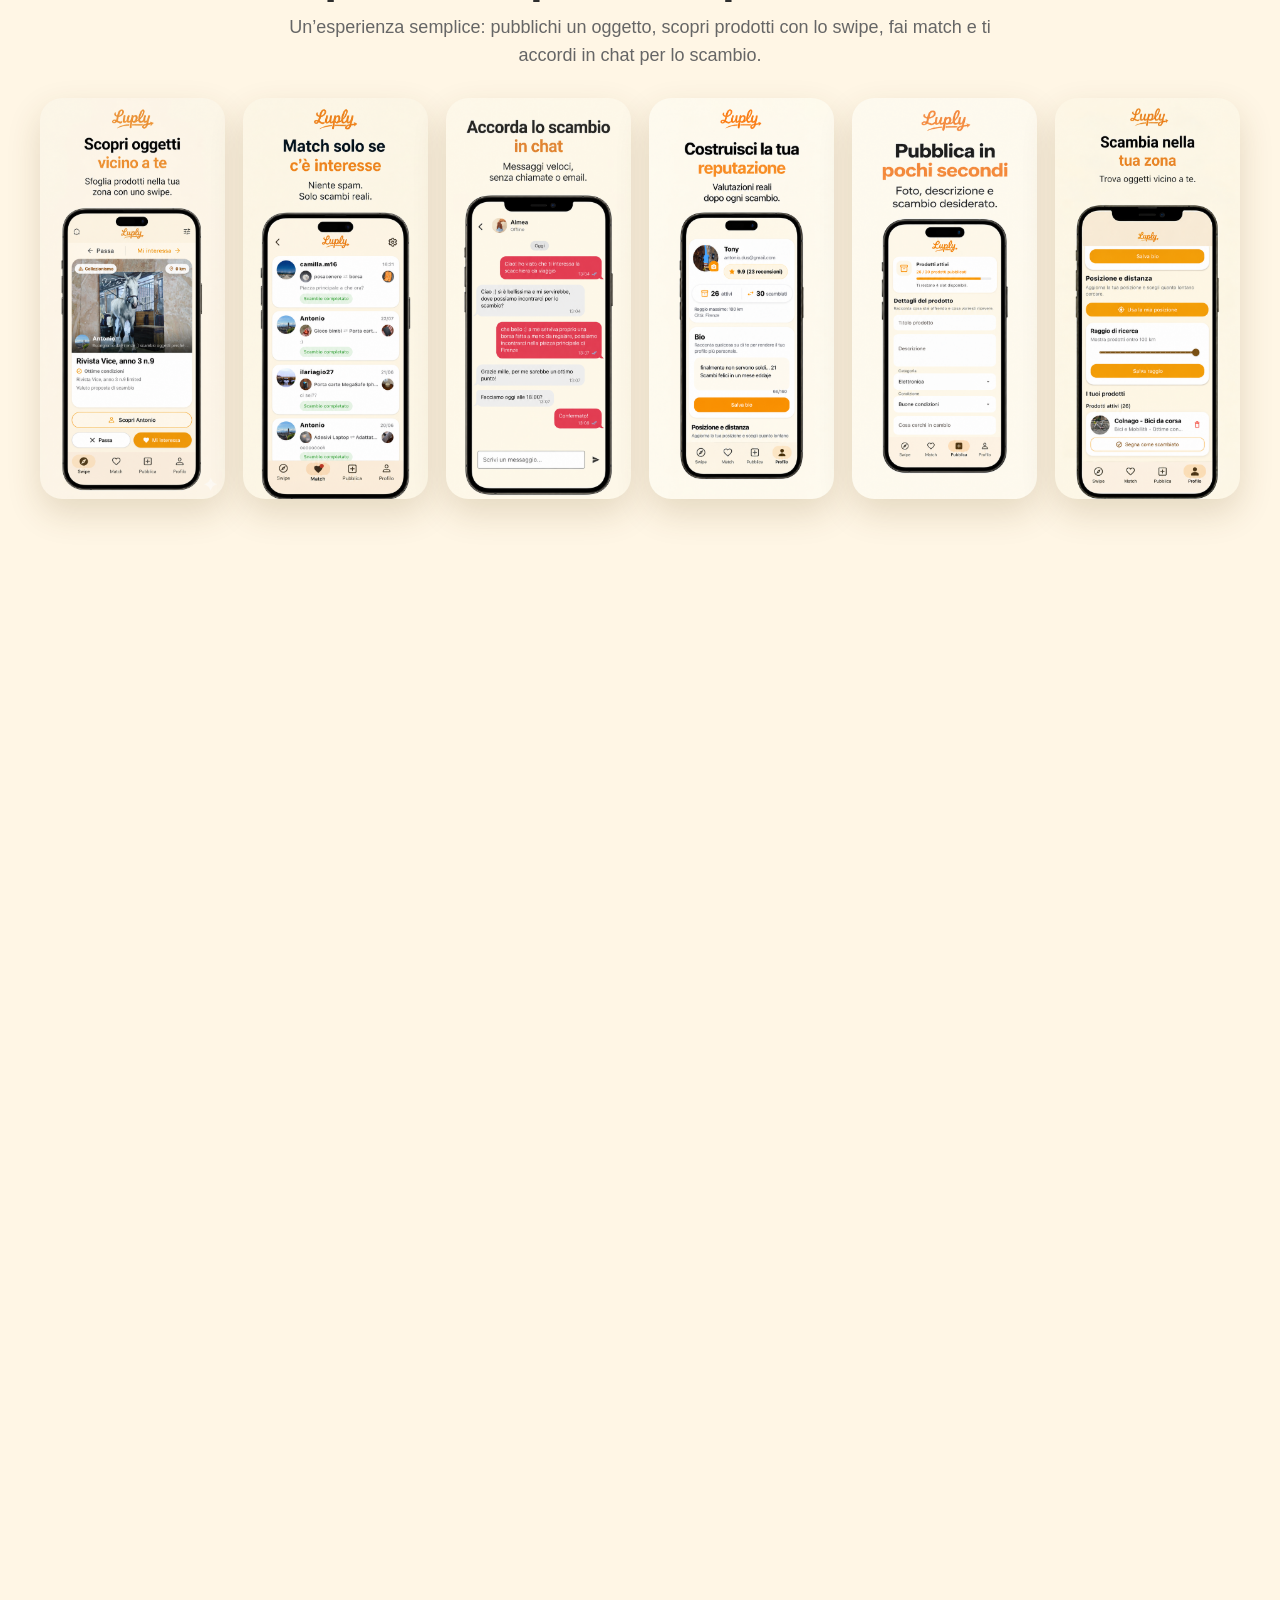
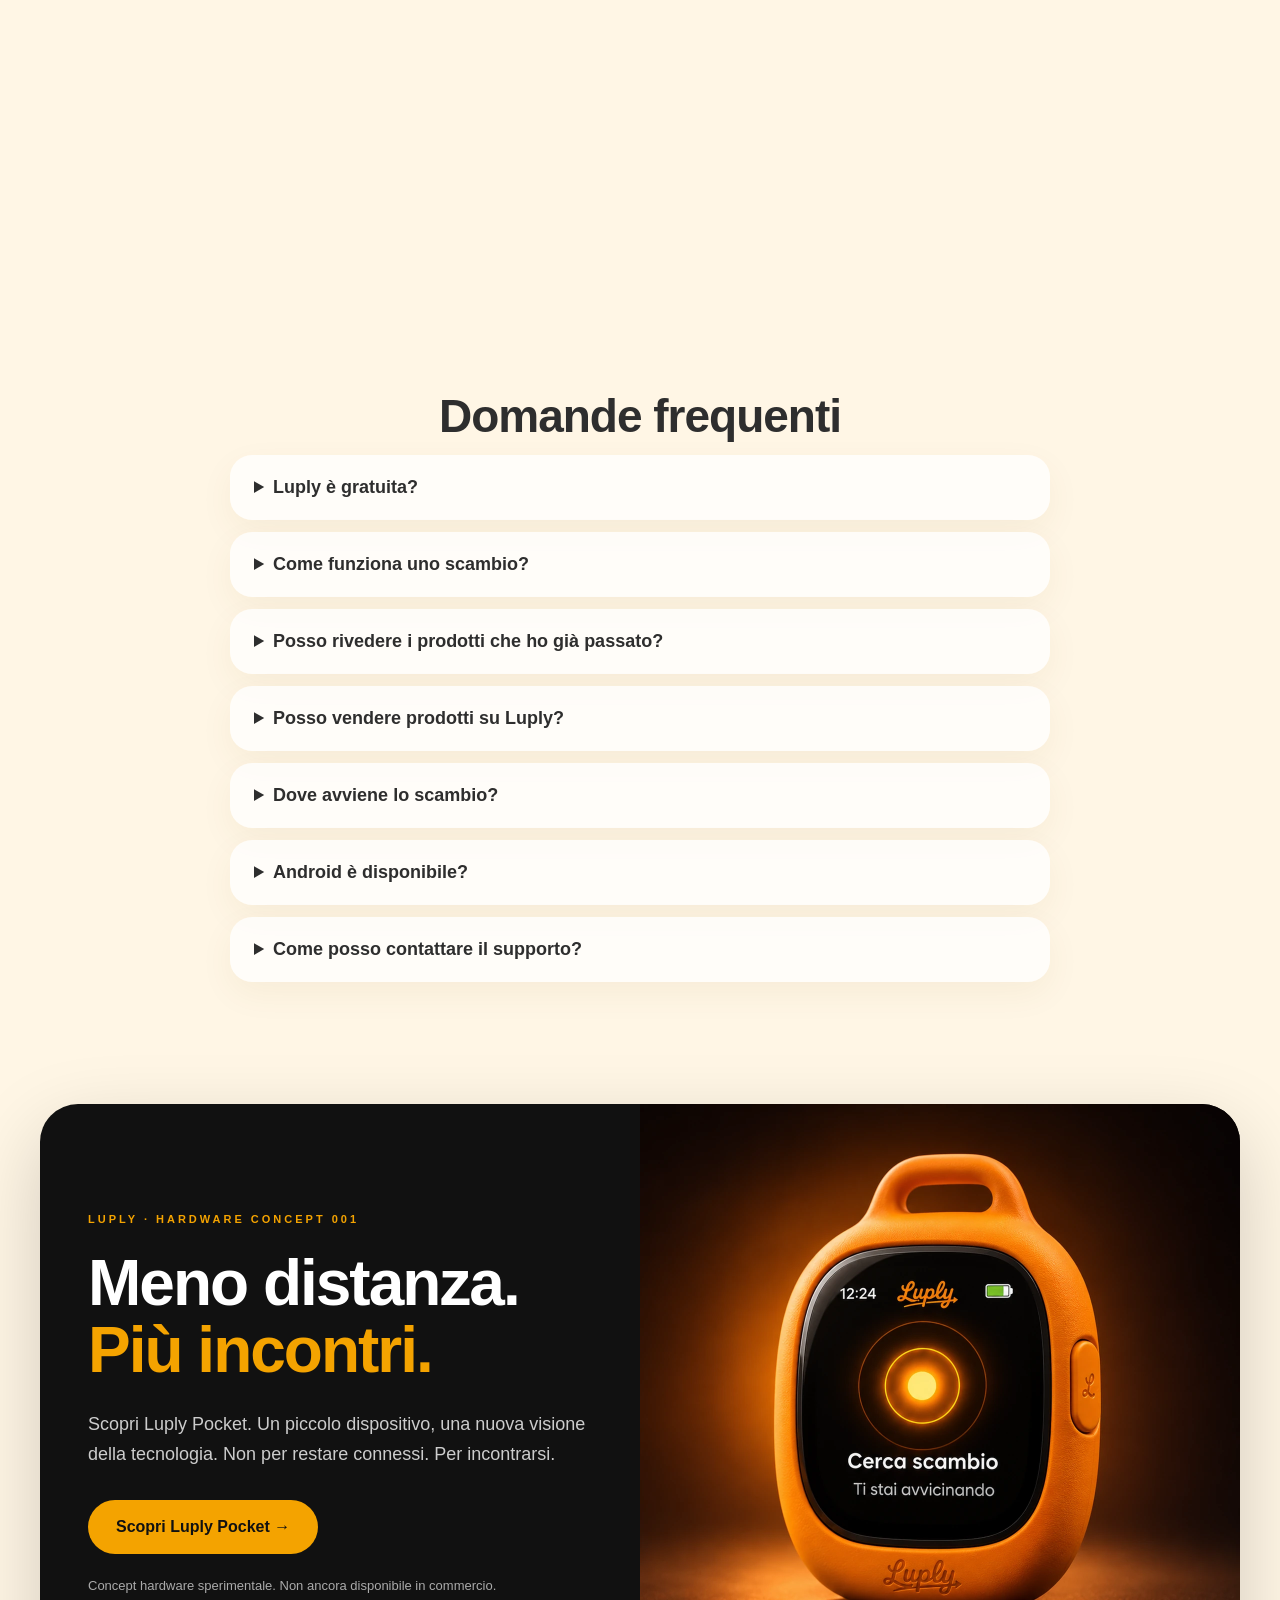
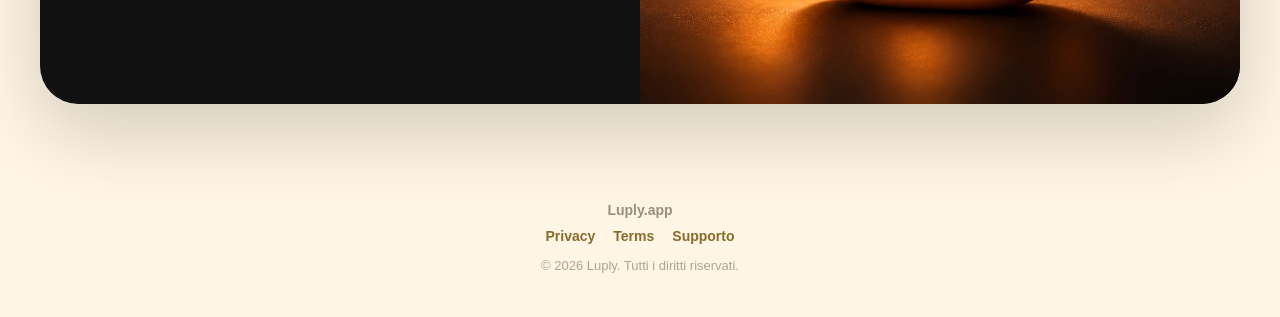
==== commit 5238719b: "Introduce Luply Pocket hardware concept website and waiting list" ====
--- a/index.html
+++ b/index.html
@@ -4,34 +4,9 @@
   <meta charset="UTF-8" />
   <meta name="viewport" content="width=device-width, initial-scale=1.0" />
 
-  <title>Luply | App per scambiare oggetti vicino a te</title>
+  <title>Luply | Scambia ciò che non usi</title>
   <meta name="description" content="Luply è l’app per scambiare oggetti vicino a te. Swipe, match e scambia ciò che non usi con ciò che desideri." />
-  
-<link rel="canonical" href="https://luply.app/" />
-  
   <link rel="icon" href="logo.png?v=5" />
-  
-<script type="application/ld+json">
-{
-  "@context": "https://schema.org",
-  "@type": "MobileApplication",
-  "name": "Luply",
-  "url": "https://luply.app/",
-  "description": "Luply è un'app gratuita per scambiare oggetti vicino a te tramite swipe, match e chat.",
-  "operatingSystem": "iOS, Android",
-  "applicationCategory": "LifestyleApplication",
-  "offers": {
-    "@type": "Offer",
-    "price": "0",
-    "priceCurrency": "EUR"
-  },
-  "sameAs": [
-    "https://apps.apple.com/it/app/luply/id6771774860",
-    "https://play.google.com/store/apps/details?id=com.antonio.luply"
-  ]
-}
-</script>
-
 
   <style>
     * { box-sizing: border-box; }
@@ -544,6 +519,138 @@
         width: 100%;
       }
     }
+
+
+/* ========================================
+   LUPLY POCKET — HOMEPAGE
+======================================== */
+
+.pocket-preview {
+  padding: 64px 22px;
+}
+
+.pocket-preview-card {
+  max-width: 1200px;
+  margin: 0 auto;
+  display: grid;
+  grid-template-columns: 1fr 1fr;
+  align-items: center;
+  overflow: hidden;
+  border-radius: 38px;
+  background: #111111;
+  color: #FFFFFF;
+  box-shadow: 0 28px 80px rgba(0,0,0,0.18);
+}
+
+.pocket-preview-content {
+  padding: 60px 48px;
+}
+
+.pocket-preview-eyebrow {
+  display: block;
+  margin-bottom: 22px;
+  color: #F4A300;
+  font-size: 11px;
+  font-weight: 800;
+  letter-spacing: 3px;
+  line-height: 1.6;
+}
+
+.pocket-preview h2 {
+  margin: 0 0 24px;
+  font-size: clamp(38px, 5vw, 66px);
+  font-weight: 900;
+  line-height: 1.05;
+  letter-spacing: -2px;
+}
+
+.pocket-preview h2 span {
+  color: #F4A300;
+}
+
+.pocket-preview-description {
+  margin: 0 0 30px;
+  color: #CCCCCC;
+  font-size: 18px;
+  line-height: 1.7;
+}
+
+.pocket-preview-button {
+  display: inline-flex;
+  align-items: center;
+  justify-content: center;
+  min-height: 54px;
+  padding: 14px 28px;
+  border-radius: 999px;
+  background: #F4A300;
+  color: #111111;
+  font-size: 16px;
+  font-weight: 800;
+  transition: background .25s ease,
+              transform .25s ease;
+}
+
+.pocket-preview-button:hover {
+  background: #FFB936;
+  transform: translateY(-2px);
+}
+
+.pocket-preview-button:focus-visible {
+  outline: 3px solid #FFFFFF;
+  outline-offset: 4px;
+}
+
+.pocket-preview-note {
+  margin: 22px 0 0;
+  color: #AAAAAA;
+  font-size: 13px;
+  line-height: 1.6;
+}
+
+.pocket-preview-image {
+  min-width: 0;
+}
+
+.pocket-preview-image img {
+  display: block;
+  width: 100%;
+  height: auto;
+}
+
+@media (max-width: 800px) {
+
+  .pocket-preview-card {
+    grid-template-columns: 1fr;
+  }
+
+  .pocket-preview-content {
+    padding: 42px 28px 20px;
+    text-align: center;
+  }
+
+  .pocket-preview-image {
+    max-width: 500px;
+    margin: 0 auto;
+  }
+
+  .pocket-preview {
+    padding: 42px 16px;
+  }
+
+}
+
+@media (prefers-reduced-motion: reduce) {
+
+  .pocket-preview-button {
+    transition: none;
+  }
+
+  .pocket-preview-button:hover {
+    transform: none;
+  }
+
+}
+
   </style>
 </head>
 
@@ -823,6 +930,60 @@
     </div>
   </div>
 </section>
+
+
+<!-- LUPLY POCKET -->
+
+<section class="pocket-preview"
+         aria-labelledby="pocket-preview-title">
+
+  <div class="pocket-preview-card">
+
+    <div class="pocket-preview-content">
+
+      <span class="pocket-preview-eyebrow">
+        LUPLY · HARDWARE CONCEPT 001
+      </span>
+
+      <h2 id="pocket-preview-title">
+        Meno distanza.<br>
+        <span>Più incontri.</span>
+      </h2>
+
+      <p class="pocket-preview-description">
+        Scopri Luply Pocket.
+        Un piccolo dispositivo, una nuova visione
+        della tecnologia.
+        Non per restare connessi.
+        Per incontrarsi.
+      </p>
+
+      <a class="pocket-preview-button"
+         href="pocket/">
+        Scopri Luply Pocket &rarr;
+      </a>
+
+      <p class="pocket-preview-note">
+        Concept hardware sperimentale.
+        Non ancora disponibile in commercio.
+      </p>
+
+    </div>
+
+    <div class="pocket-preview-image">
+
+      <img src="pocket/images/search.webp"
+           alt="Render del concept Luply Pocket con la modalità Cerca scambio"
+           loading="lazy">
+
+    </div>
+
+  </div>
+
+</section>
+
+<!-- FINE LUPLY POCKET -->
+
   <footer>
   <strong>Luply.app</strong>
   <div class="footer-links">
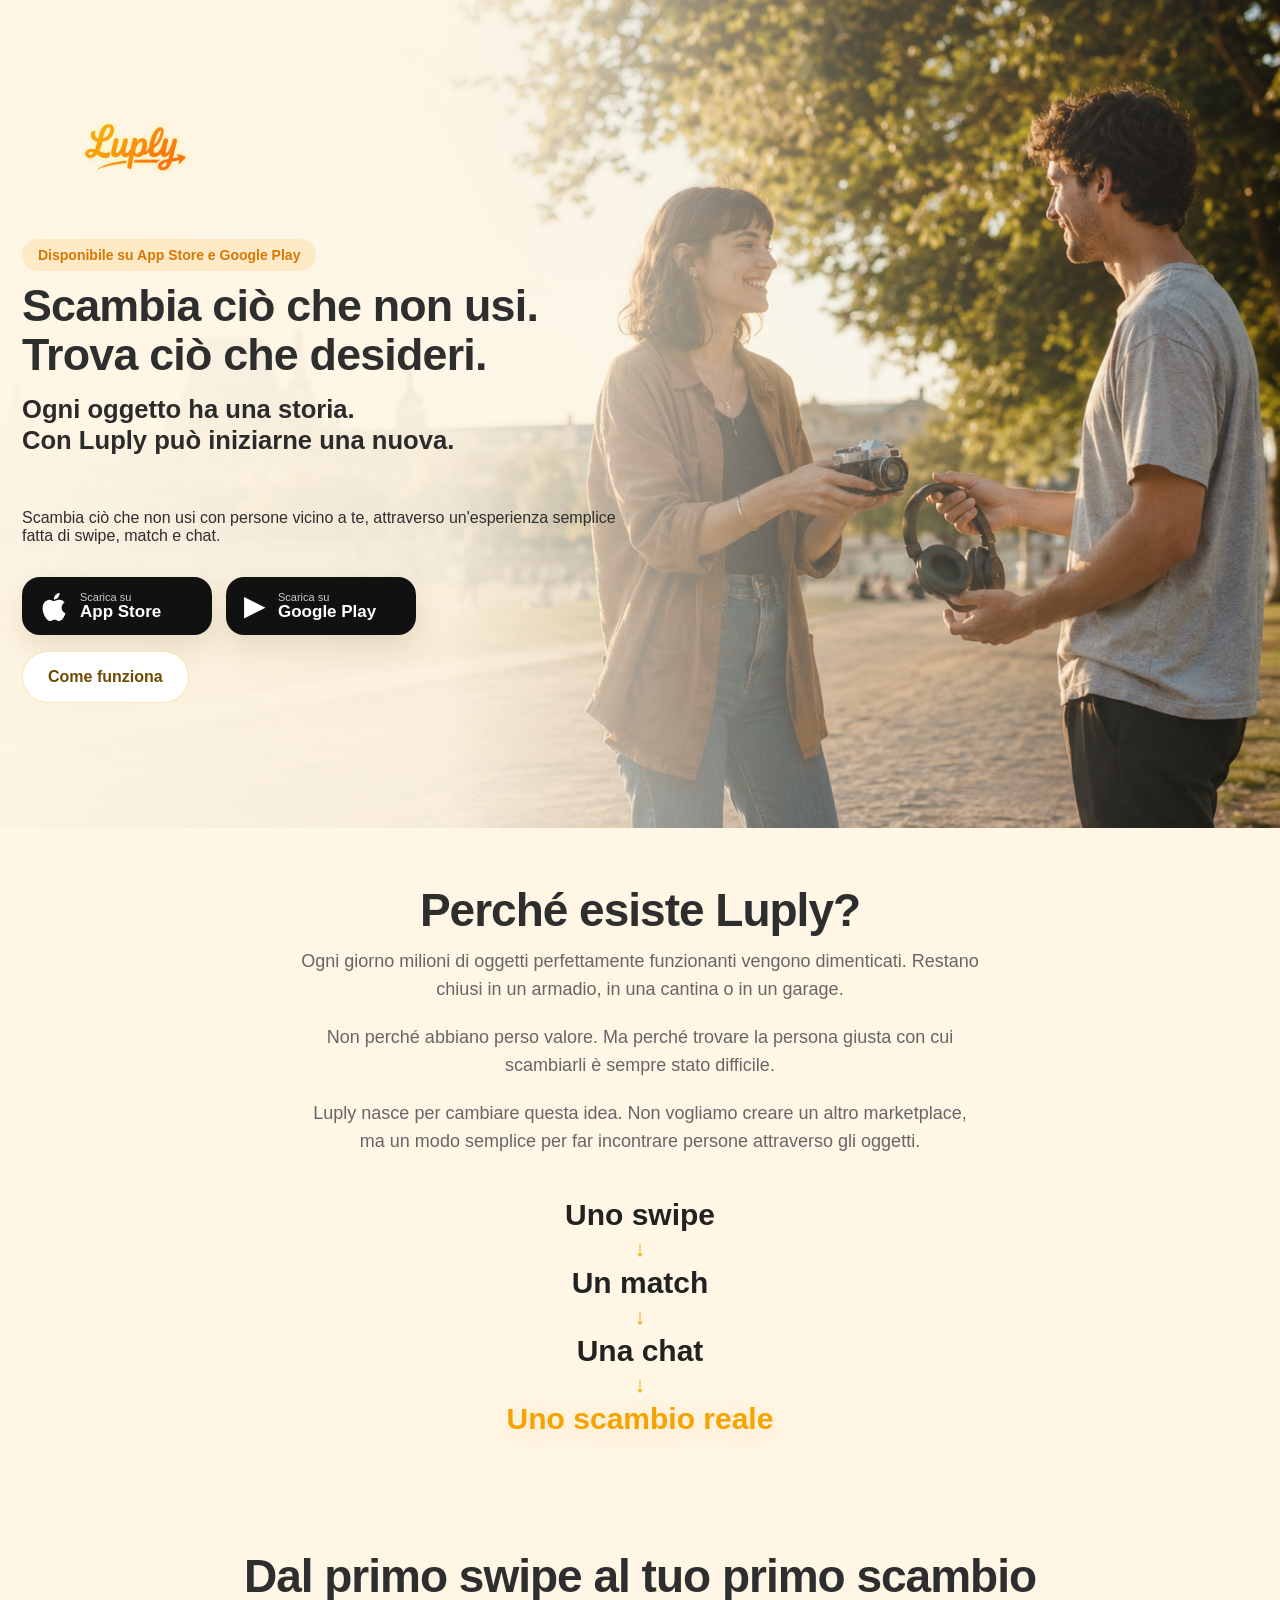
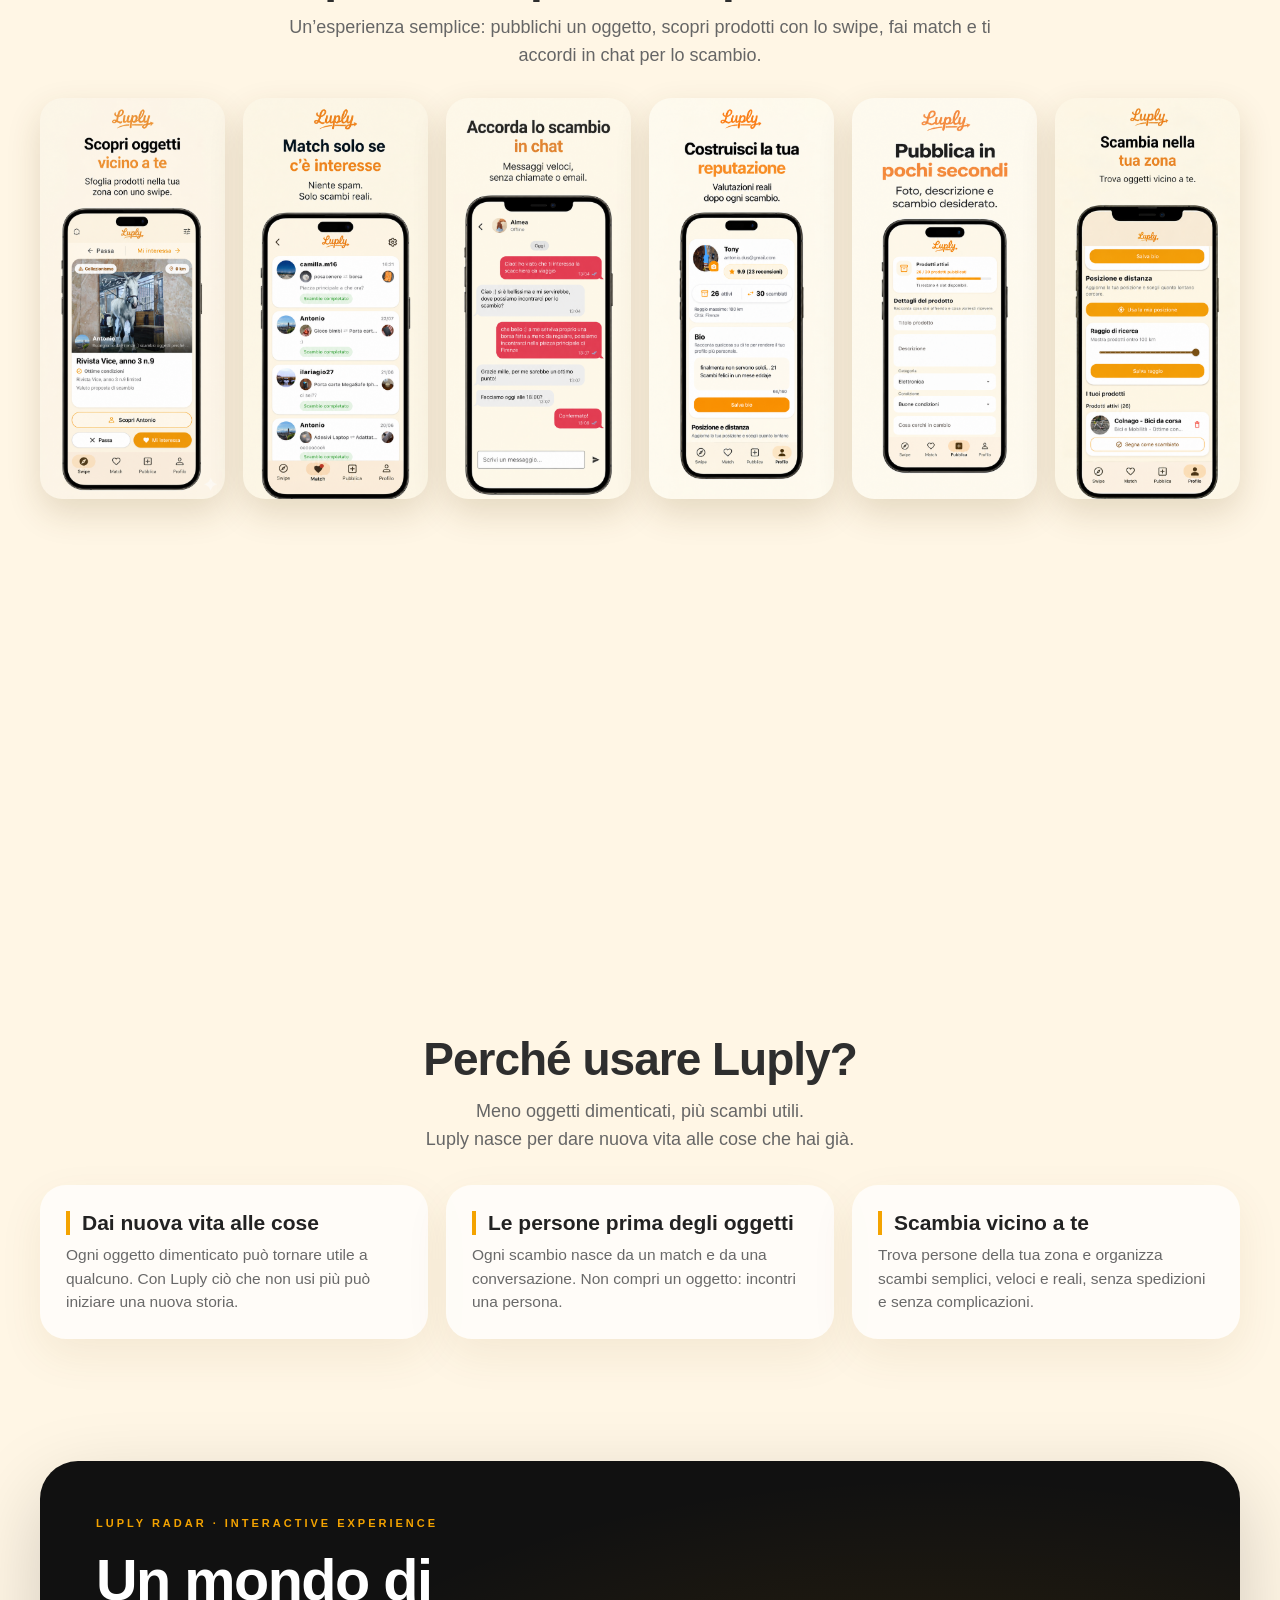
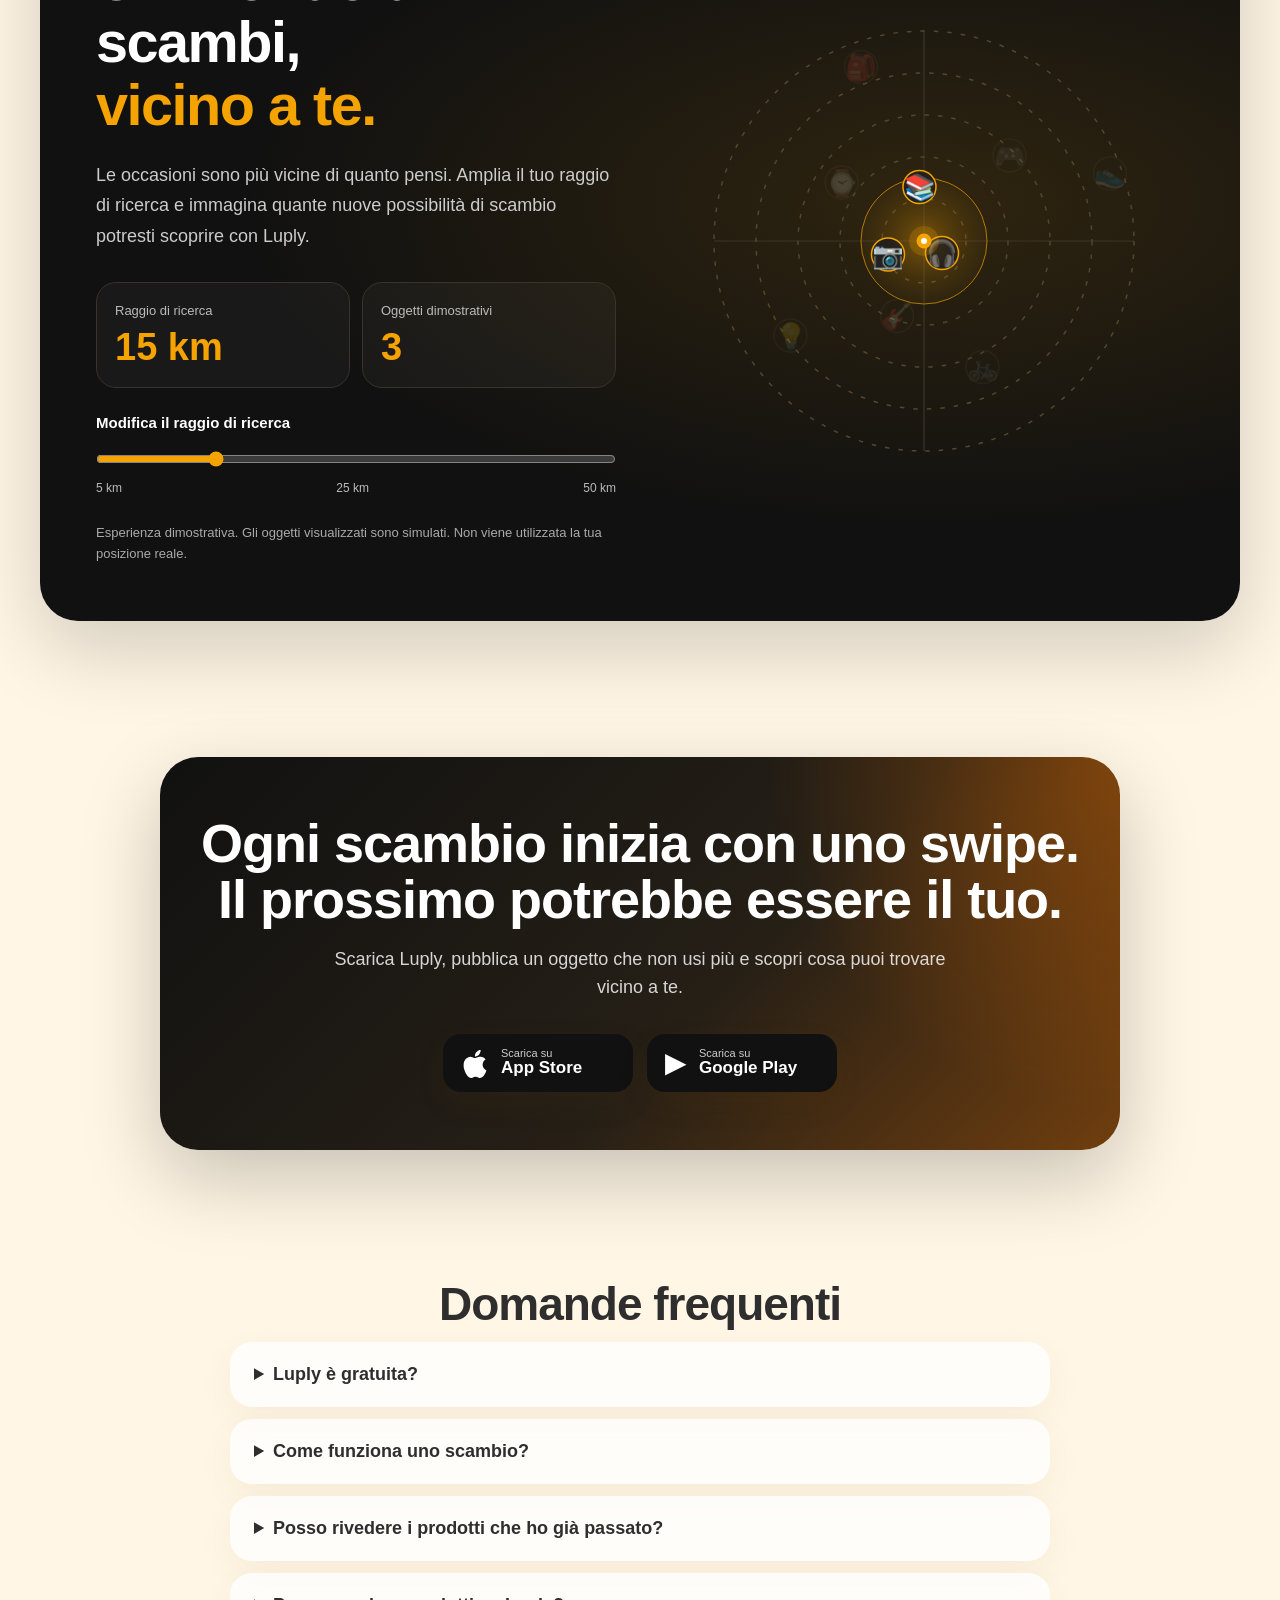
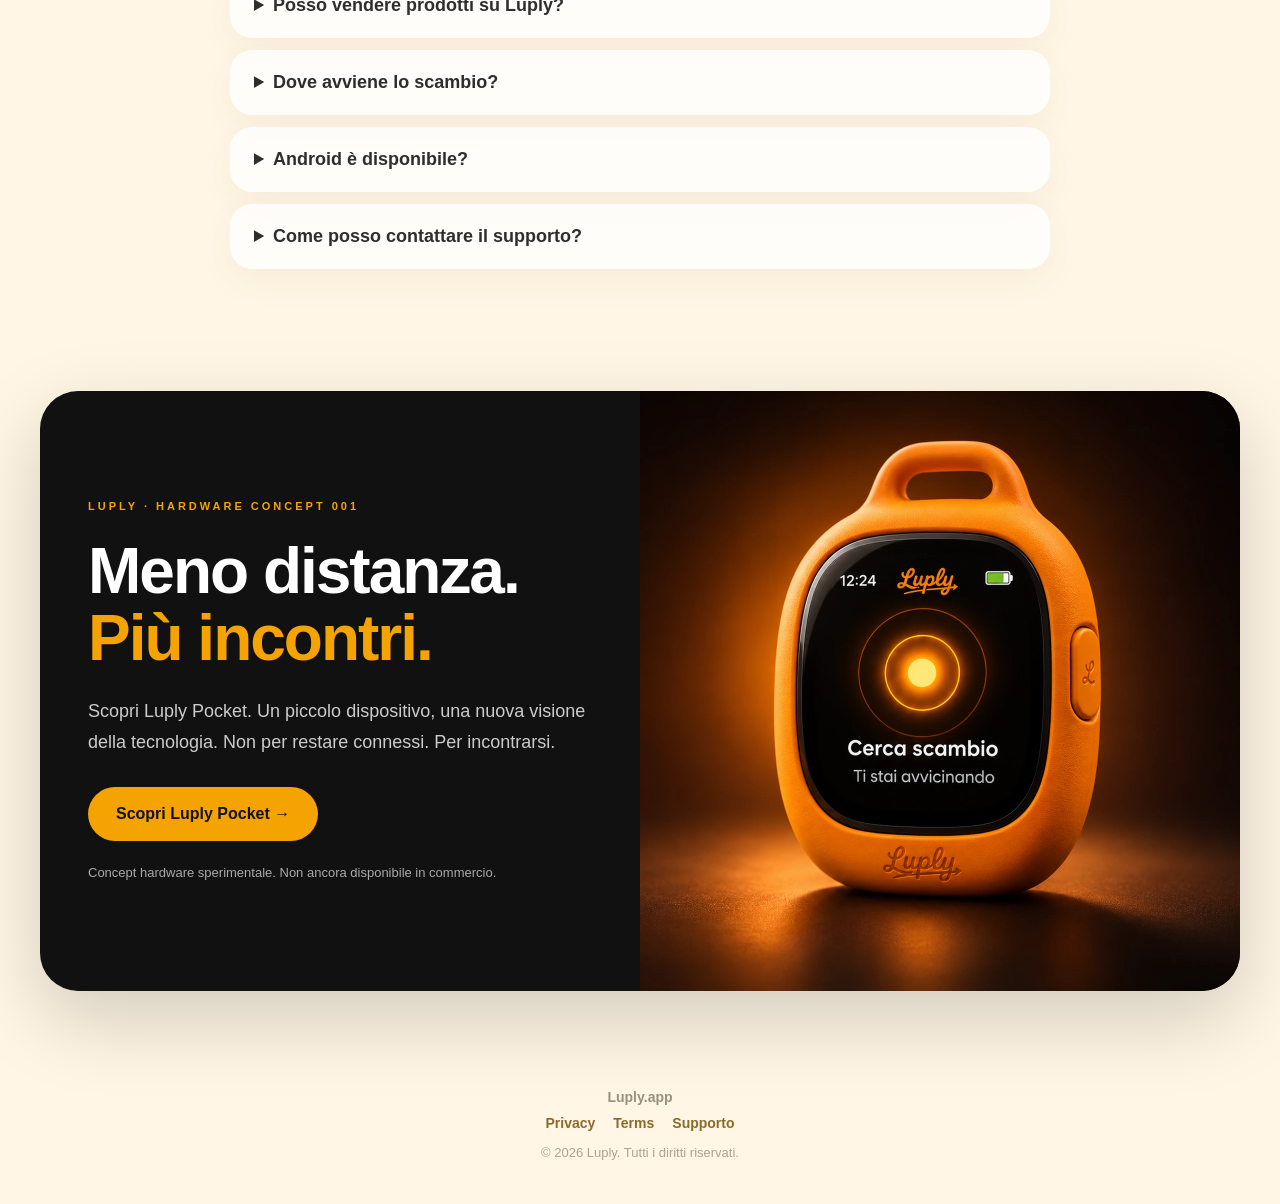
==== commit 8ddf3cd9: "Enhance Luply homepage with animations and interactive radar" ====
--- a/index.html
+++ b/index.html
@@ -4,9 +4,51 @@
   <meta charset="UTF-8" />
   <meta name="viewport" content="width=device-width, initial-scale=1.0" />
 
-  <title>Luply | Scambia ciò che non usi</title>
+  <title>Luply | App per scambiare oggetti vicino a te</title>
   <meta name="description" content="Luply è l’app per scambiare oggetti vicino a te. Swipe, match e scambia ciò che non usi con ciò che desideri." />
+  
+<link rel="canonical" href="https://luply.app/" />
+
+
+<!-- Anteprima condivisione social -->
+<meta property="og:type" content="website" />
+<meta property="og:site_name" content="Luply" />
+<meta property="og:locale" content="it_IT" />
+<meta property="og:title" content="Luply | Scambia ciò che non usi" />
+<meta property="og:description" content="Trova ciò che desideri. Swipe, Match, Chat, Scambio. Scarica Luply su App Store e Google Play." />
+<meta property="og:url" content="https://luply.app/" />
+<meta property="og:image" content="https://luply.app/images/hero.jpg" />
+<meta property="og:image:alt" content="Luply - Scambia ciò che non usi" />
+
+<meta name="twitter:card" content="summary_large_image" />
+<meta name="twitter:title" content="Luply | Scambia ciò che non usi" />
+<meta name="twitter:description" content="Trova ciò che desideri. Swipe, Match, Chat, Scambio." />
+<meta name="twitter:image" content="https://luply.app/images/hero.jpg" />
+
+  
   <link rel="icon" href="logo.png?v=5" />
+  
+<script type="application/ld+json">
+{
+  "@context": "https://schema.org",
+  "@type": "MobileApplication",
+  "name": "Luply",
+  "url": "https://luply.app/",
+  "description": "Luply è un'app gratuita per scambiare oggetti vicino a te tramite swipe, match e chat.",
+  "operatingSystem": "iOS, Android",
+  "applicationCategory": "LifestyleApplication",
+  "offers": {
+    "@type": "Offer",
+    "price": "0",
+    "priceCurrency": "EUR"
+  },
+  "sameAs": [
+    "https://apps.apple.com/it/app/luply/id6771774860",
+    "https://play.google.com/store/apps/details?id=com.antonio.luply"
+  ]
+}
+</script>
+
 
   <style>
     * { box-sizing: border-box; }
@@ -651,7 +693,286 @@
 
 }
 
+/* ========================================
+   LUPLY — HERO ANIMATION
+======================================== */
+
+@keyframes luplyHeroEntrance {
+  from {
+    opacity: 0.15;
+    transform: translateY(18px);
+  }
+
+  to {
+    opacity: 1;
+    transform: translateY(0);
+  }
+}
+
+@media (prefers-reduced-motion: no-preference) {
+
+  .hero-content > * {
+    animation: luplyHeroEntrance
+               0.65s cubic-bezier(0.22, 1, 0.36, 1)
+               backwards;
+  }
+
+  .hero-content > .logo {
+    animation-delay: 0s;
+  }
+
+  .hero-content > .badge {
+    animation-delay: 0.07s;
+  }
+
+  .hero-content > h1 {
+    animation-delay: 0.14s;
+  }
+
+  .hero-content > .hero-description {
+    animation-delay: 0.21s;
+  }
+
+  .hero-content > .store-actions {
+    animation-delay: 0.28s;
+  }
+
+  .hero-content > .small-button {
+    animation-delay: 0.35s;
+  }
+
+  .hero-content > :focus-within {
+    animation: none;
+  }
+
+}
+
+
+/* ========================================
+   LUPLY — MISSION FLOW ANIMATION
+======================================== */
+
+@keyframes luplyFlowEntrance {
+  from {
+    opacity: 0;
+    transform: translateY(14px) scale(0.94);
+  }
+
+  to {
+    opacity: 1;
+    transform: translateY(0) scale(1);
+  }
+}
+
+@media (prefers-reduced-motion: no-preference) {
+
+  .mission.visible .mission-flow > div {
+    animation: luplyFlowEntrance
+               0.6s cubic-bezier(0.22, 1, 0.36, 1)
+               backwards;
+  }
+
+  .mission-flow > div:nth-child(1) {
+    animation-delay: 0.15s;
+  }
+
+  .mission-flow > div:nth-child(2) {
+    animation-delay: 0.30s;
+  }
+
+  .mission-flow > div:nth-child(3) {
+    animation-delay: 0.45s;
+  }
+
+  .mission-flow > div:nth-child(4) {
+    animation-delay: 0.60s;
+  }
+
+  .mission-flow > div:nth-child(5) {
+    animation-delay: 0.75s;
+  }
+
+  .mission-flow > div:nth-child(6) {
+    animation-delay: 0.90s;
+  }
+
+  .mission-flow > div:nth-child(7) {
+    animation-delay: 1.05s;
+  }
+
+}
+
+.mission-flow .final-step {
+  text-shadow: 0 4px 24px rgba(244, 163, 0, 0.22);
+}
+
+
+/* ========================================
+   LUPLY — SCREENSHOT ANIMATIONS
+======================================== */
+
+.phone-shot {
+  transition:
+    transform 0.35s ease,
+    box-shadow 0.35s ease;
+}
+
+@keyframes luplyScreenEntrance {
+  from {
+    opacity: 0;
+    transform: translateY(24px);
+  }
+
+  to {
+    opacity: 1;
+    transform: translateY(0);
+  }
+}
+
+@media (min-width: 901px) and (prefers-reduced-motion: no-preference) {
+
+  .reveal.visible .phone-shot {
+    animation: luplyScreenEntrance
+               0.65s cubic-bezier(0.22, 1, 0.36, 1)
+               backwards;
+  }
+
+  .phone-shot:nth-child(1) { animation-delay: 0.05s; }
+  .phone-shot:nth-child(2) { animation-delay: 0.12s; }
+  .phone-shot:nth-child(3) { animation-delay: 0.19s; }
+  .phone-shot:nth-child(4) { animation-delay: 0.26s; }
+  .phone-shot:nth-child(5) { animation-delay: 0.33s; }
+  .phone-shot:nth-child(6) { animation-delay: 0.40s; }
+
+}
+
+@media (hover: hover) and (pointer: fine)
+       and (prefers-reduced-motion: no-preference) {
+
+  .phone-shot:hover {
+    transform: translateY(-10px);
+    box-shadow: 0 24px 48px rgba(120, 80, 0, 0.24);
+  }
+
+}
+
+@media (prefers-reduced-motion: reduce) {
+
+  .phone-shot {
+    animation: none;
+    transition: none;
+  }
+
+}
+
+
+/* ========================================
+   LUPLY — PREMIUM MICROINTERACTIONS
+======================================== */
+
+.store-badge,
+.button {
+  transition:
+    transform 0.25s ease,
+    box-shadow 0.25s ease,
+    background-color 0.25s ease;
+}
+
+@media (hover: hover) and (pointer: fine)
+       and (prefers-reduced-motion: no-preference) {
+
+  .store-badge.active:hover {
+    transform: translateY(-4px);
+    box-shadow: 0 18px 36px rgba(0,0,0,0.22);
+  }
+
+  .button.secondary:hover {
+    transform: translateY(-3px);
+    background-color: #FFFAF0;
+    box-shadow: 0 12px 28px rgba(244,163,0,0.18);
+  }
+
+}
+
+.store-badge.active:active,
+.button:active {
+  transform: scale(0.97);
+}
+
+.store-badge:focus-visible,
+.button:focus-visible {
+  outline: 3px solid #F4A300;
+  outline-offset: 4px;
+}
+
+@keyframes luplyCardEntrance {
+  from {
+    opacity: 0;
+    transform: translateY(20px);
+  }
+
+  to {
+    opacity: 1;
+    transform: translateY(0);
+  }
+}
+
+@keyframes luplyFaqEntrance {
+  from {
+    opacity: 0;
+    transform: translateY(-5px);
+  }
+
+  to {
+    opacity: 1;
+    transform: translateY(0);
+  }
+}
+
+@media (prefers-reduced-motion: no-preference) {
+
+  .reveal.visible .steps > .box,
+  .reveal.visible .features > .box {
+    animation: luplyCardEntrance
+               0.6s cubic-bezier(0.22, 1, 0.36, 1)
+               backwards;
+  }
+
+  .steps > .box:nth-child(2),
+  .features > .box:nth-child(2) {
+    animation-delay: 0.12s;
+  }
+
+  .steps > .box:nth-child(3),
+  .features > .box:nth-child(3) {
+    animation-delay: 0.24s;
+  }
+
+  .faq details[open] > p {
+    animation: luplyFaqEntrance 0.3s ease;
+  }
+
+}
+
+@media (prefers-reduced-motion: reduce) {
+
+  .store-badge,
+  .button,
+  .box,
+  .faq details {
+    animation: none;
+    transition: none;
+    transform: none !important;
+  }
+
+}
+
+
   </style>
+
+<link rel="stylesheet" href="radar.css">
+<script src="radar.js" defer></script>
+
 </head>
 
 <body>
@@ -835,6 +1156,238 @@
     </div>
   </section>
 
+
+<!-- ========================================
+     LUPLY RADAR — EXPERIENCE
+========================================= -->
+
+<section id="luply-radar"
+         class="luply-radar"
+         aria-labelledby="radar-title">
+
+  <div class="radar-card">
+
+    <div class="radar-layout">
+
+      <div class="radar-content">
+
+        <span class="radar-eyebrow">
+          LUPLY RADAR · INTERACTIVE EXPERIENCE
+        </span>
+
+        <h2 id="radar-title">
+          Un mondo di scambi,<br>
+          <span>vicino a te.</span>
+        </h2>
+
+        <p class="radar-description">
+          Le occasioni sono più vicine di quanto pensi.
+          Amplia il tuo raggio di ricerca e immagina
+          quante nuove possibilità di scambio
+          potresti scoprire con Luply.
+        </p>
+
+        <div class="radar-stats">
+
+          <div class="radar-stat">
+            <small>Raggio di ricerca</small>
+            <strong>
+              <output id="radar-distance"
+                      for="radar-slider">15 km</output>
+            </strong>
+          </div>
+
+          <div class="radar-stat">
+            <small>Oggetti dimostrativi</small>
+            <strong>
+              <output id="radar-count"
+                      for="radar-slider">3</output>
+            </strong>
+          </div>
+
+        </div>
+
+        <div class="radar-controls">
+
+          <label for="radar-slider">
+            Modifica il raggio di ricerca
+          </label>
+
+          <input type="range"
+                 id="radar-slider"
+                 class="radar-slider"
+                 min="5"
+                 max="50"
+                 step="5"
+                 value="15">
+
+          <div class="radar-scale-labels">
+            <span>5 km</span>
+            <span>25 km</span>
+            <span>50 km</span>
+          </div>
+
+        </div>
+
+        <p class="radar-note">
+          Esperienza dimostrativa.
+          Gli oggetti visualizzati sono simulati.
+          Non viene utilizzata la tua posizione reale.
+        </p>
+
+      </div>
+
+      <div class="radar-display">
+
+        <svg viewBox="0 0 320 320"
+             aria-hidden="true">
+
+          <defs>
+
+            <radialGradient id="radarGlow">
+              <stop offset="0%"
+                    stop-color="#F4A300"
+                    stop-opacity="0.28"/>
+
+              <stop offset="100%"
+                    stop-color="#F4A300"
+                    stop-opacity="0.04"/>
+            </radialGradient>
+
+          </defs>
+
+          <!-- Coordinate del radar -->
+
+          <path class="radar-axis"
+                d="M20 160 H300 M160 20 V300"/>
+
+          <!-- Cerchi concentrici -->
+
+          <circle class="radar-ring" cx="160" cy="160" r="28"/>
+          <circle class="radar-ring" cx="160" cy="160" r="56"/>
+          <circle class="radar-ring" cx="160" cy="160" r="84"/>
+          <circle class="radar-ring" cx="160" cy="160" r="112"/>
+          <circle class="radar-ring" cx="160" cy="160" r="140"/>
+
+          <!-- Area di ricerca -->
+
+          <circle id="radar-range"
+                  class="radar-range"
+                  cx="160"
+                  cy="160"
+                  r="140"
+                  fill="url(#radarGlow)"/>
+
+          <!-- Impulso luminoso -->
+
+          <circle id="radar-pulse"
+                  class="radar-pulse"
+                  cx="160"
+                  cy="160"
+                  r="42"/>
+
+          <!-- Oggetti dimostrativi -->
+
+          <g class="radar-object is-active"
+             data-distance="5"
+             transform="translate(172 168)">
+            <circle r="11"/>
+            <text>🎧</text>
+          </g>
+
+          <g class="radar-object is-active"
+             data-distance="9"
+             transform="translate(136 169)">
+            <circle r="11"/>
+            <text>📷</text>
+          </g>
+
+          <g class="radar-object is-active"
+             data-distance="13"
+             transform="translate(157 124)">
+            <circle r="11"/>
+            <text>📚</text>
+          </g>
+
+          <g class="radar-object"
+             data-distance="19"
+             transform="translate(142 210)">
+            <circle r="11"/>
+            <text>🎸</text>
+          </g>
+
+          <g class="radar-object"
+             data-distance="24"
+             transform="translate(105 121)">
+            <circle r="11"/>
+            <text>⌚</text>
+          </g>
+
+          <g class="radar-object"
+             data-distance="29"
+             transform="translate(217 103)">
+            <circle r="11"/>
+            <text>🎮</text>
+          </g>
+
+          <g class="radar-object"
+             data-distance="33"
+             transform="translate(199 244)">
+            <circle r="11"/>
+            <text>🚲</text>
+          </g>
+
+          <g class="radar-object"
+             data-distance="39"
+             transform="translate(71 223)">
+            <circle r="11"/>
+            <text>💡</text>
+          </g>
+
+          <g class="radar-object"
+             data-distance="44"
+             transform="translate(118 44)">
+            <circle r="11"/>
+            <text>🎒</text>
+          </g>
+
+          <g class="radar-object"
+             data-distance="47"
+             transform="translate(284 115)">
+            <circle r="11"/>
+            <text>👟</text>
+          </g>
+
+          <!-- Posizione centrale simulata -->
+
+          <circle cx="160"
+                  cy="160"
+                  r="10"
+                  fill="#F4A300"
+                  opacity="0.20"/>
+
+          <circle class="radar-center"
+                  cx="160"
+                  cy="160"
+                  r="5"/>
+
+          <circle cx="160"
+                  cy="160"
+                  r="2"
+                  fill="#FFFFFF"/>
+
+        </svg>
+
+      </div>
+
+    </div>
+
+  </div>
+
+</section>
+
+<!-- FINE LUPLY RADAR -->
+
   
 <section class="final-cta reveal">
   <div class="inner">
--- a/radar.css
+++ b/radar.css
@@ -0,0 +1,266 @@
+
+/* ========================================
+   LUPLY RADAR — EXPERIENCE
+======================================== */
+
+.luply-radar {
+  padding: 64px 22px;
+}
+
+.radar-card {
+  max-width: 1200px;
+  margin: 0 auto;
+  padding: 56px;
+  border-radius: 38px;
+  overflow: hidden;
+  color: #FFFFFF;
+  background:
+    radial-gradient(
+      ellipse at 75% 45%,
+      rgba(244, 163, 0, 0.13),
+      transparent 55%
+    ),
+    #111111;
+  box-shadow: 0 28px 80px rgba(0, 0, 0, 0.18);
+}
+
+.radar-layout {
+  display: grid;
+  grid-template-columns: 1fr 1fr;
+  align-items: center;
+  gap: 48px;
+}
+
+.radar-eyebrow {
+  display: block;
+  margin-bottom: 20px;
+  color: #F4A300;
+  font-size: 11px;
+  font-weight: 800;
+  letter-spacing: 3px;
+}
+
+.radar-content h2 {
+  margin: 0 0 24px;
+  font-size: clamp(32px, 4.5vw, 58px);
+  line-height: 1.08;
+  letter-spacing: -1.5px;
+  font-weight: 900;
+}
+
+.radar-content h2 span {
+  color: #F4A300;
+}
+
+.radar-description {
+  color: #CCCCCC;
+  font-size: 18px;
+  line-height: 1.7;
+  margin-bottom: 30px;
+}
+
+/* VISUALIZZAZIONE RADAR */
+
+.radar-display {
+  width: 100%;
+  max-width: 480px;
+  margin: 0 auto;
+}
+
+.radar-display svg {
+  display: block;
+  width: 100%;
+  height: auto;
+  overflow: visible;
+}
+
+.radar-ring {
+  fill: none;
+  stroke: #54452D;
+  stroke-width: 1;
+  stroke-dasharray: 3 6;
+}
+
+.radar-axis {
+  stroke: #3D3528;
+  stroke-width: 0.8;
+}
+
+.radar-range {
+  stroke: #F4A300;
+  stroke-width: 1.5;
+  transform-origin: 50% 50%;
+  transform-box: view-box;
+  transform: scale(var(--radar-scale, 0.3));
+  transition: transform 0.45s ease;
+}
+
+.radar-object {
+  opacity: 0.15;
+  transition: opacity 0.4s ease;
+}
+
+.radar-object.is-active {
+  opacity: 1;
+}
+
+.radar-object circle {
+  fill: #24211B;
+  stroke: #645233;
+  stroke-width: 1;
+}
+
+.radar-object.is-active circle {
+  stroke: #F4A300;
+}
+
+.radar-object text {
+  font-size: 17px;
+  text-anchor: middle;
+  dominant-baseline: central;
+}
+
+.radar-center {
+  fill: #F4A300;
+  filter: drop-shadow(0 0 10px #F4A300);
+}
+
+.radar-pulse {
+  fill: none;
+  stroke: #F4A300;
+  stroke-width: 1.5;
+  transform-origin: 50% 50%;
+  transform-box: view-box;
+  opacity: 0;
+}
+
+@keyframes luplyRadarPulse {
+  0% {
+    transform: scale(0.1);
+    opacity: 0.7;
+  }
+
+  100% {
+    transform: scale(1);
+    opacity: 0;
+  }
+}
+
+.radar-pulse.is-pulsing {
+  animation: luplyRadarPulse 1.6s ease-out;
+}
+
+/* CONTROLLI E CONTATORI */
+
+.radar-stats {
+  display: grid;
+  grid-template-columns: 1fr 1fr;
+  gap: 12px;
+  margin-bottom: 26px;
+}
+
+.radar-stat {
+  padding: 18px;
+  border: 1px solid #38332B;
+  border-radius: 20px;
+  background: rgba(255, 255, 255, 0.035);
+}
+
+.radar-stat small {
+  display: block;
+  color: #BBBBBB;
+  font-size: 13px;
+  line-height: 1.5;
+}
+
+.radar-stat strong {
+  display: block;
+  margin-top: 6px;
+  color: #F4A300;
+  font-size: clamp(26px, 4vw, 38px);
+  font-weight: 900;
+  font-variant-numeric: tabular-nums;
+}
+
+.radar-controls label {
+  display: block;
+  margin-bottom: 14px;
+  color: #FFFFFF;
+  font-size: 15px;
+  font-weight: 700;
+}
+
+.radar-slider {
+  display: block;
+  width: 100%;
+  height: 28px;
+  margin: 0;
+  accent-color: #F4A300;
+  cursor: pointer;
+}
+
+.radar-slider:focus-visible {
+  outline: 2px solid #F4A300;
+  outline-offset: 6px;
+  border-radius: 8px;
+}
+
+.radar-scale-labels {
+  display: flex;
+  justify-content: space-between;
+  margin-top: 8px;
+  color: #BBBBBB;
+  font-size: 12px;
+}
+
+.radar-note {
+  margin: 28px 0 0;
+  color: #AAAAAA;
+  font-size: 13px;
+  line-height: 1.6;
+}
+
+/* VERSIONE MOBILE */
+
+@media (max-width: 800px) {
+
+  .luply-radar {
+    padding: 42px 16px;
+  }
+
+  .radar-card {
+    padding: 36px 22px;
+    border-radius: 28px;
+  }
+
+  .radar-layout {
+    grid-template-columns: 1fr;
+    gap: 28px;
+  }
+
+  .radar-content {
+    text-align: center;
+  }
+
+  .radar-display {
+    max-width: 360px;
+  }
+
+  .radar-stat {
+    padding: 14px 10px;
+  }
+
+}
+
+@media (prefers-reduced-motion: reduce) {
+
+  .radar-pulse {
+    animation: none !important;
+  }
+
+  .radar-object,
+  .radar-range {
+    transition: none;
+  }
+
+}
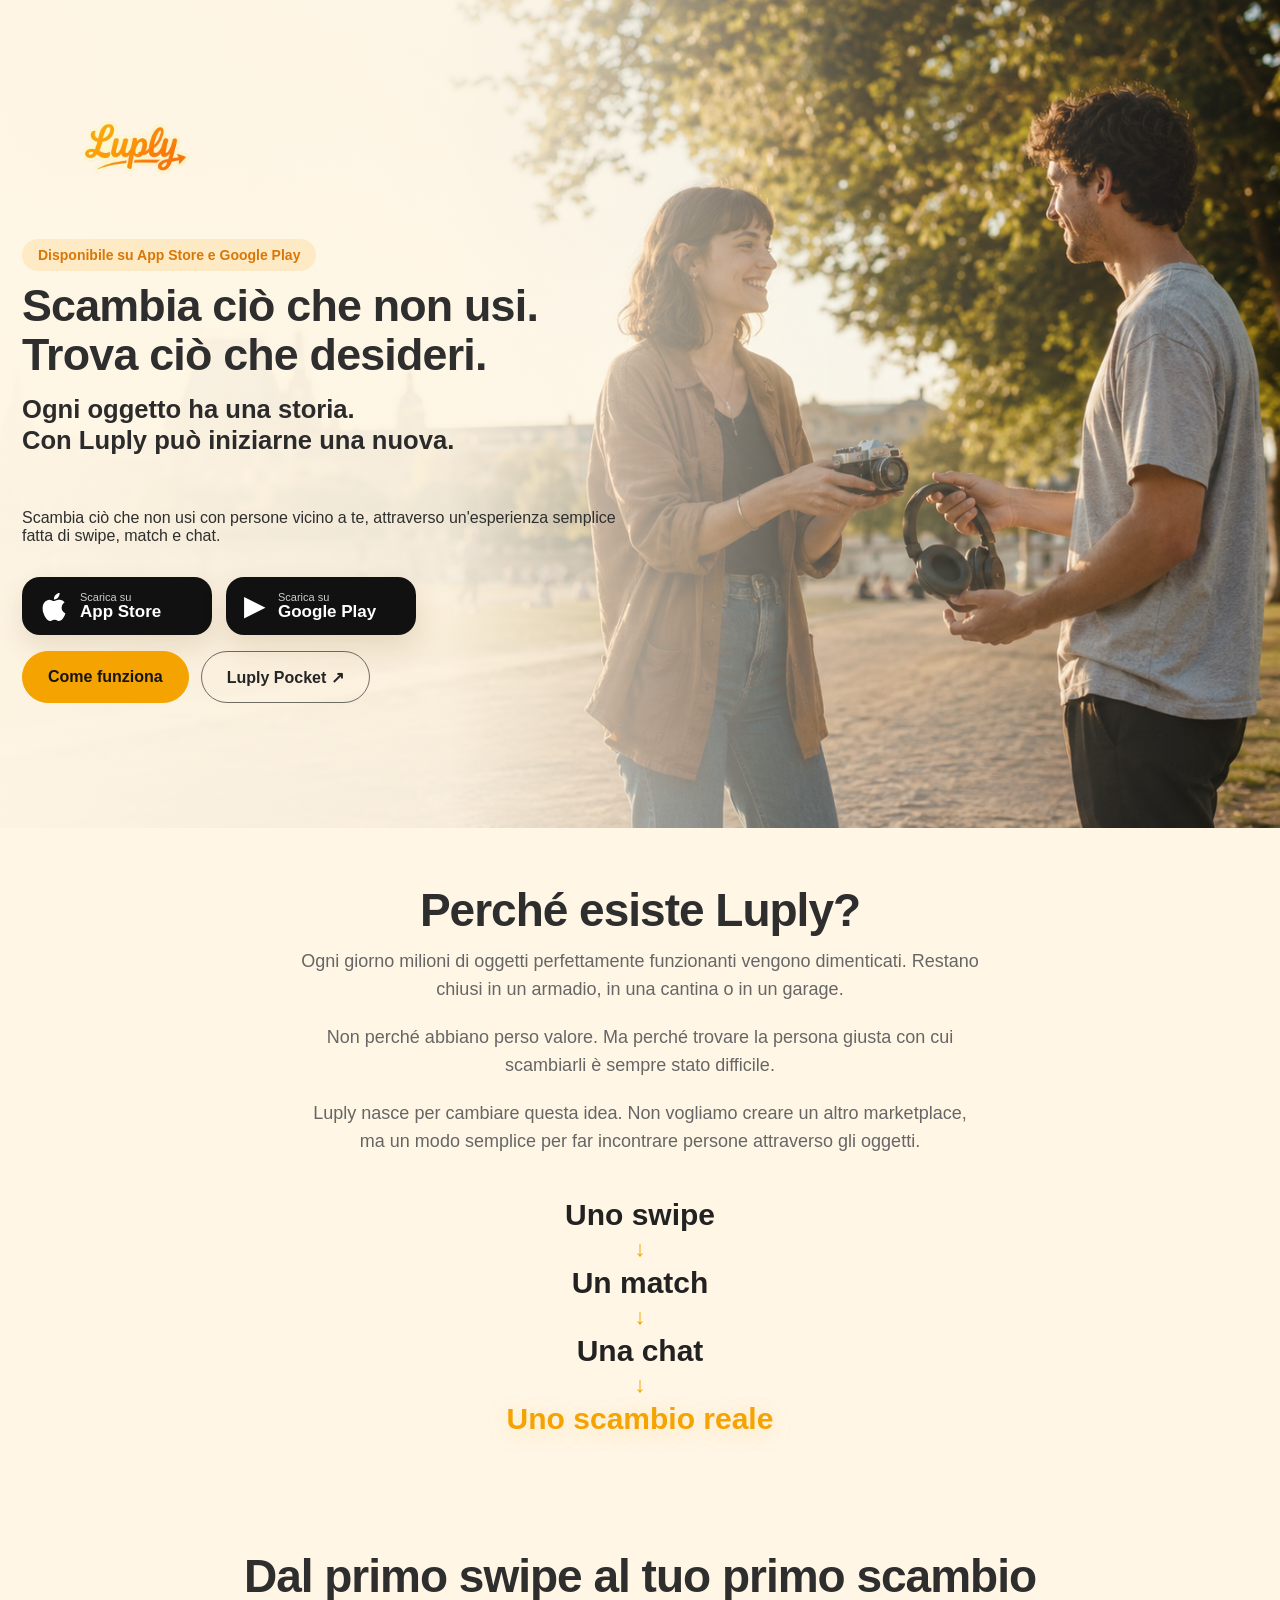
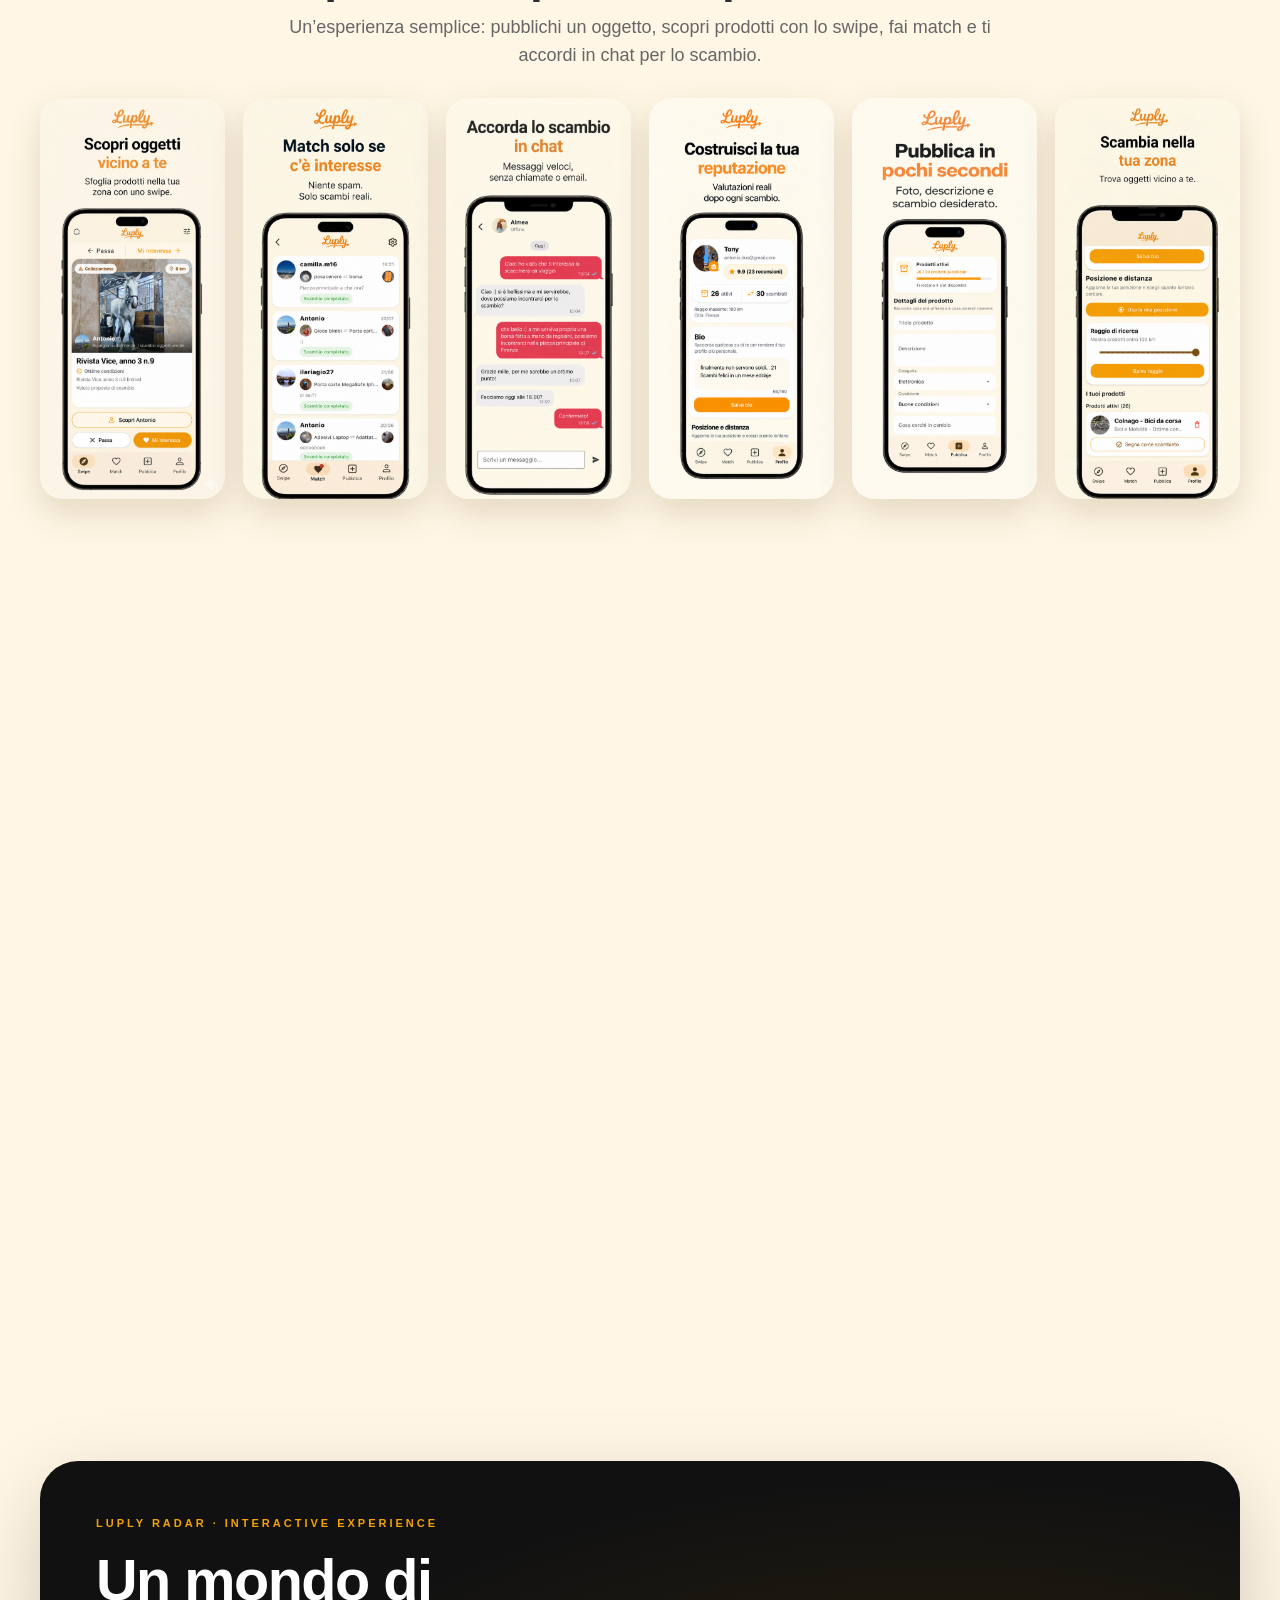
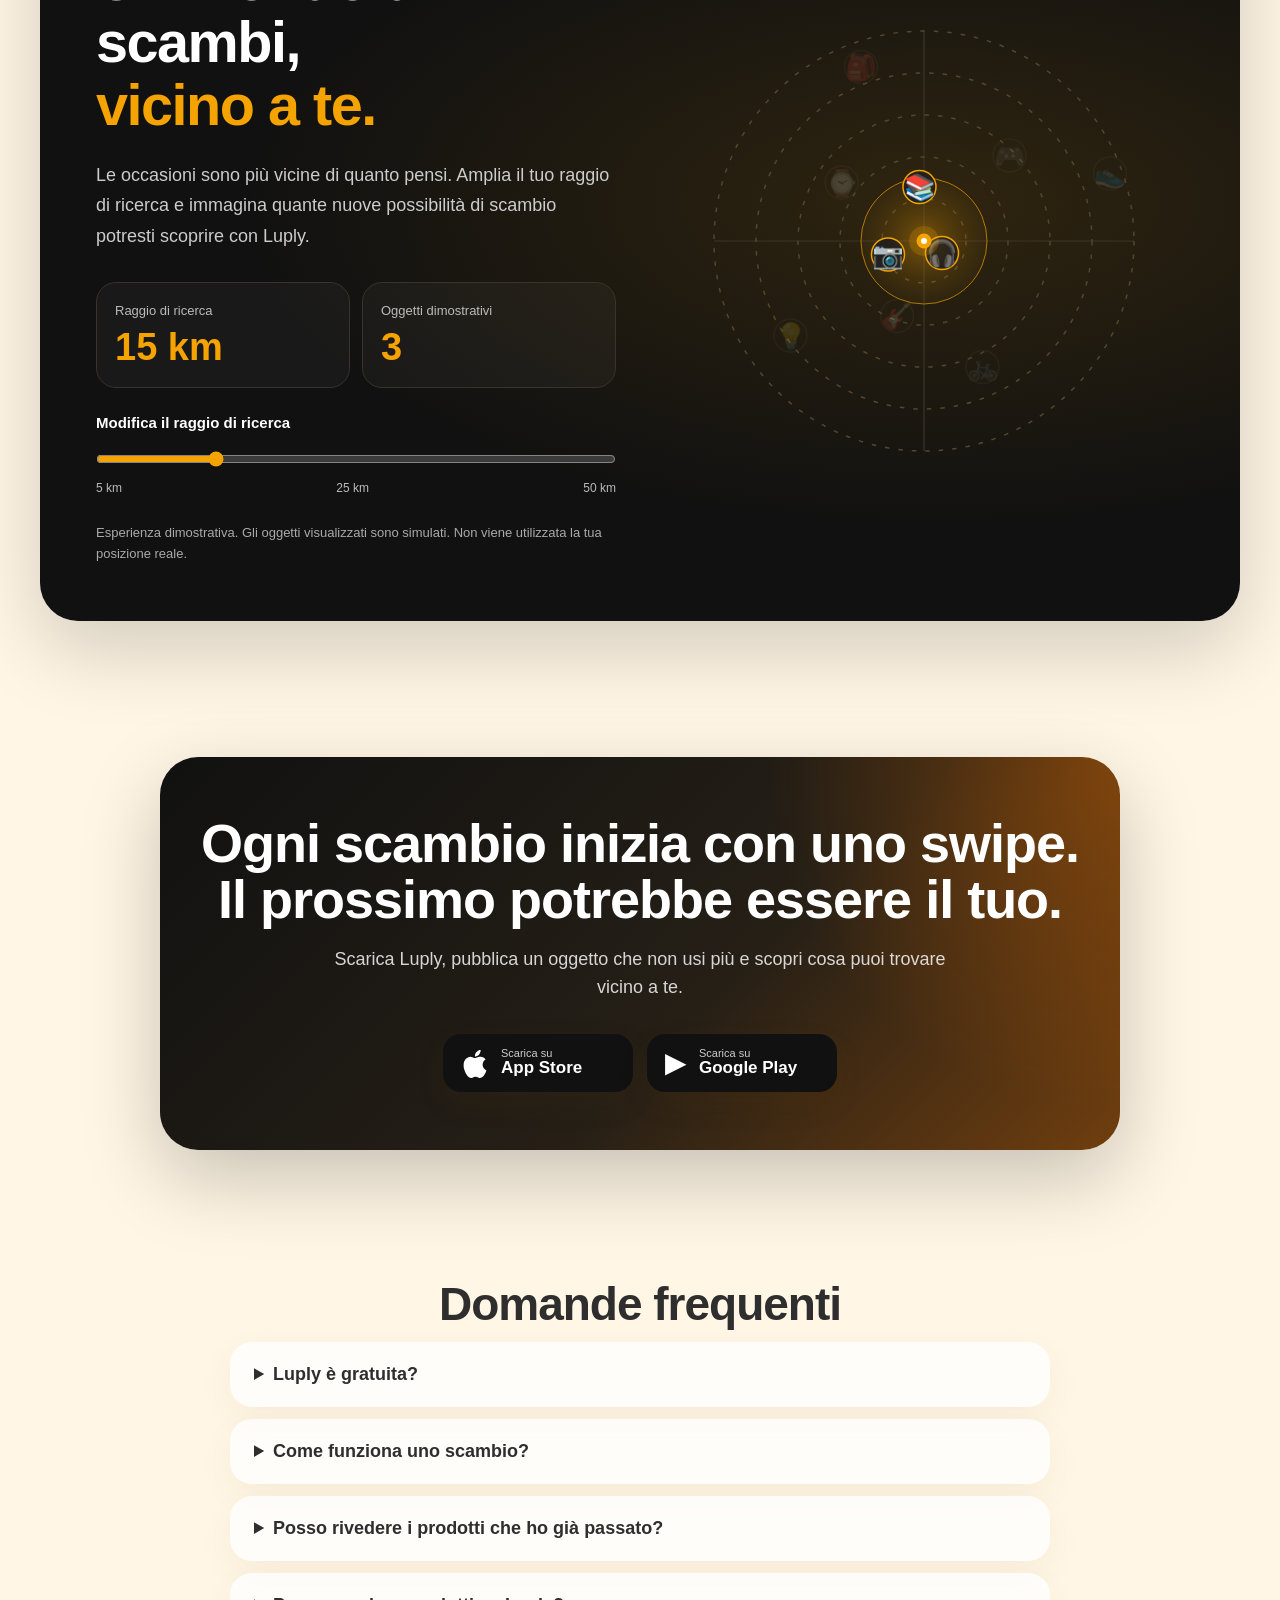
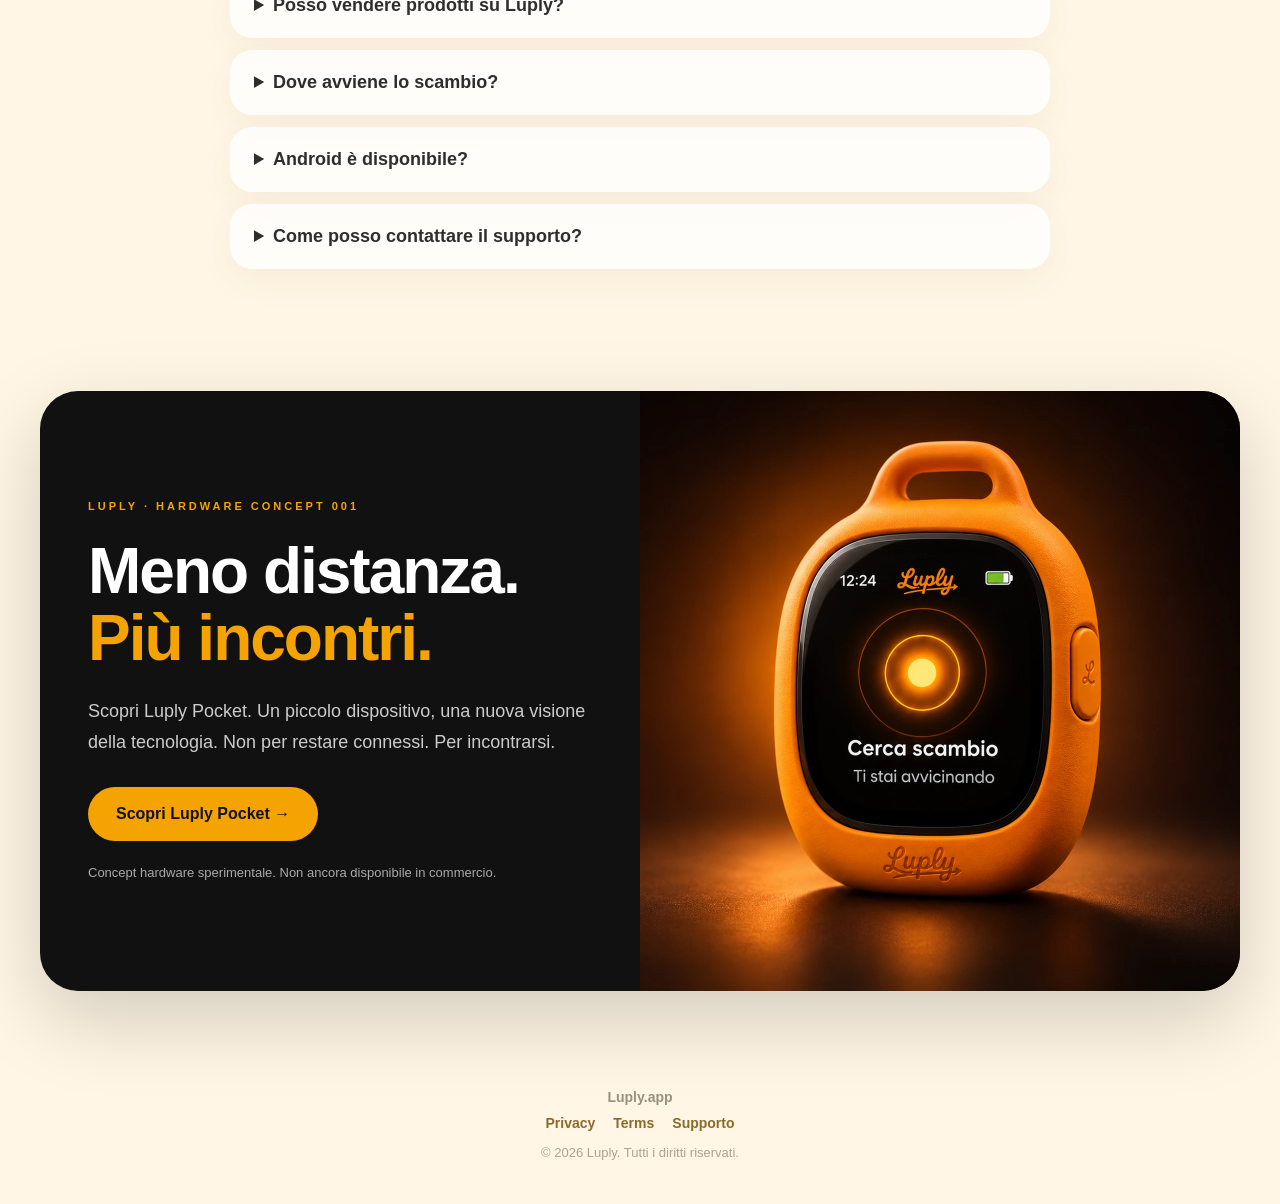
==== commit 05bac0e2: "Add Luply Pocket link to homepage hero" ====
--- a/index.html
+++ b/index.html
@@ -967,6 +967,44 @@
 
 }
 
+/* ========================================
+   LUPLY — POCKET HERO LINK
+======================================== */
+
+.hero .hero-links {
+  display: inline-flex;
+  flex-wrap: wrap;
+  align-items: center;
+  justify-content: center;
+  gap: 12px;
+  max-width: 100%;
+}
+
+.hero .hero-links .button {
+  width: auto;
+  margin: 0;
+}
+
+.hero .hero-links .button:not(.pocket-link) {
+  background: #F4A300;
+  color: #151515;
+  border: 1px solid #F4A300;
+}
+
+.hero .hero-links .button:not(.pocket-link):hover {
+  background: #FFB520;
+}
+
+.hero .hero-links .pocket-link {
+  background: transparent;
+  color: #252525;
+  border: 1px solid rgba(37, 37, 37, 0.65);
+}
+
+.hero .hero-links .pocket-link:hover {
+  background: rgba(244, 163, 0, 0.12);
+  border-color: #252525;
+}
 
   </style>
 
@@ -1028,9 +1066,18 @@
 
 </div>
 
-    <a class="button secondary small-button" href="#come-funziona">
-      Come funziona
-    </a>
+    <div class="small-button hero-links">
+
+  <a class="button secondary" href="#come-funziona">
+    Come funziona
+  </a>
+
+  <a class="button secondary pocket-link"
+     href="https://luply.app/pocket/">
+    Luply Pocket ↗
+  </a>
+
+</div>
 
   </div>
 </header>
